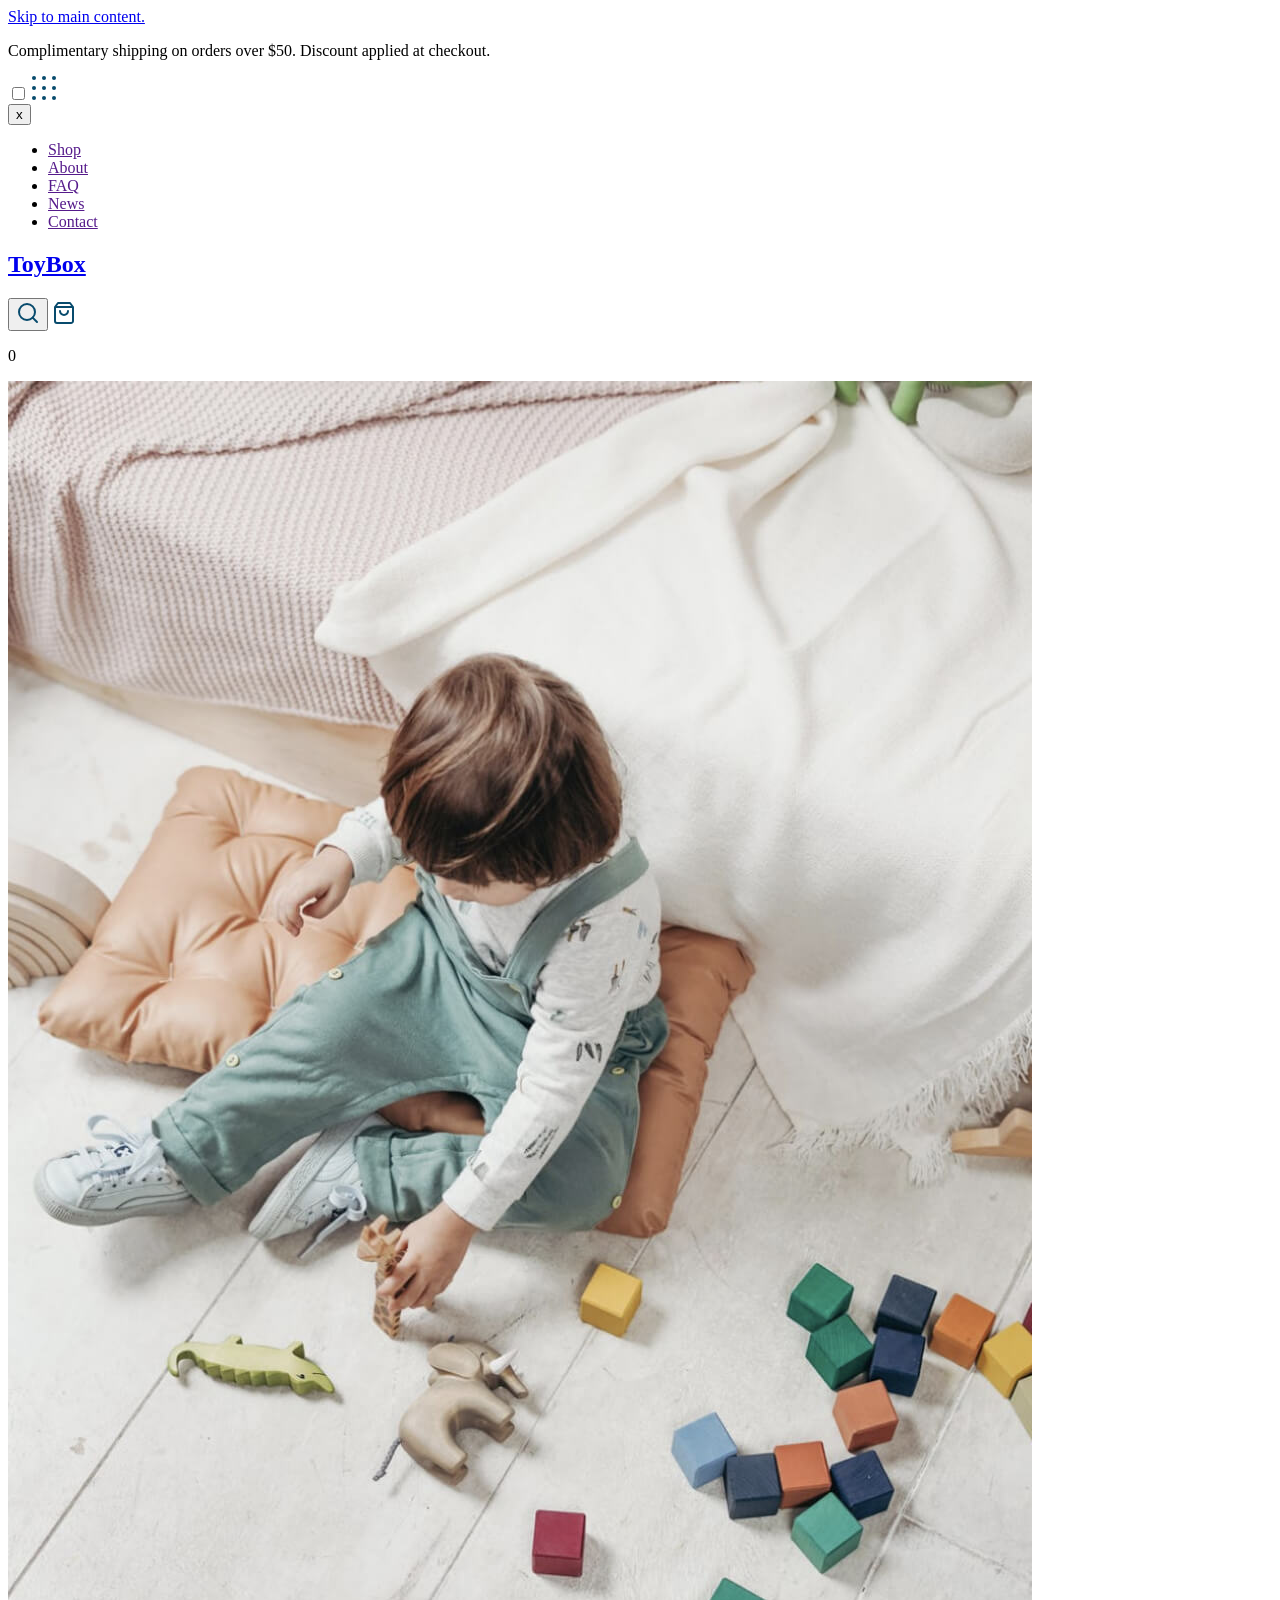
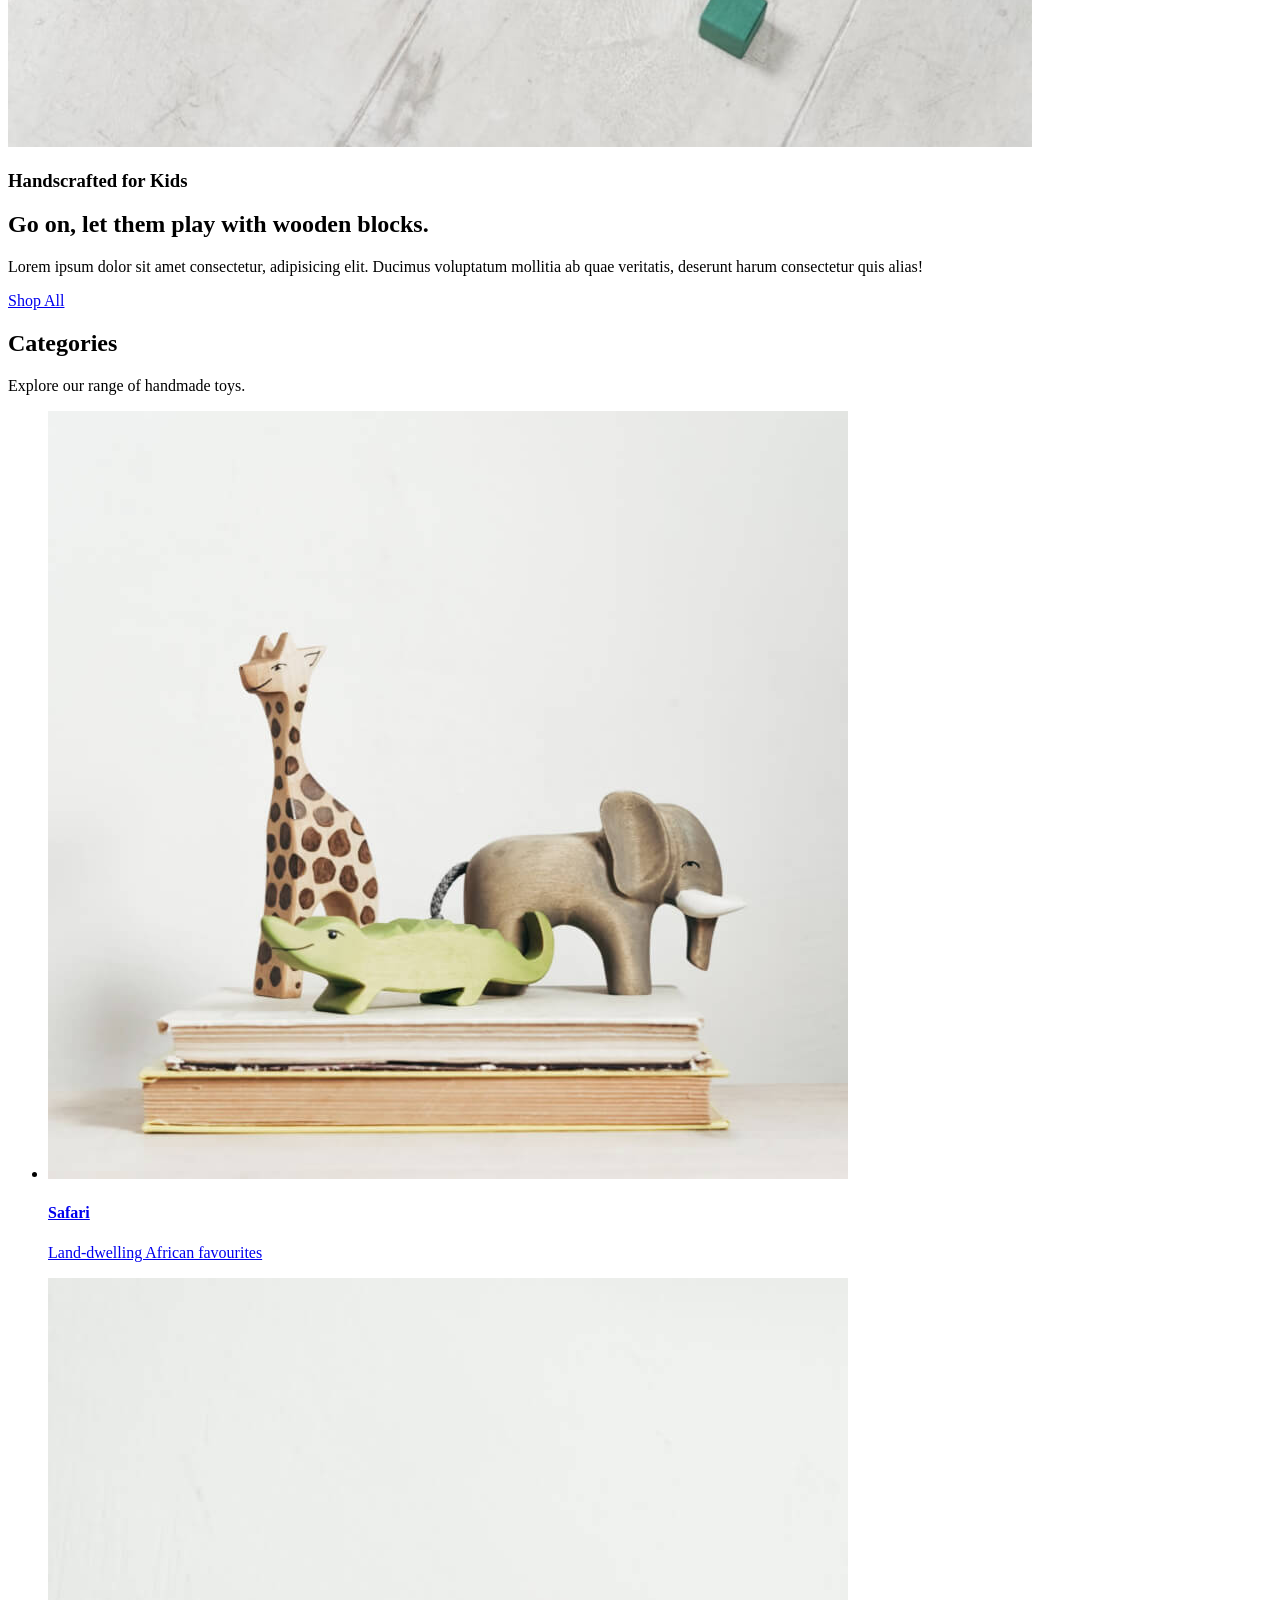
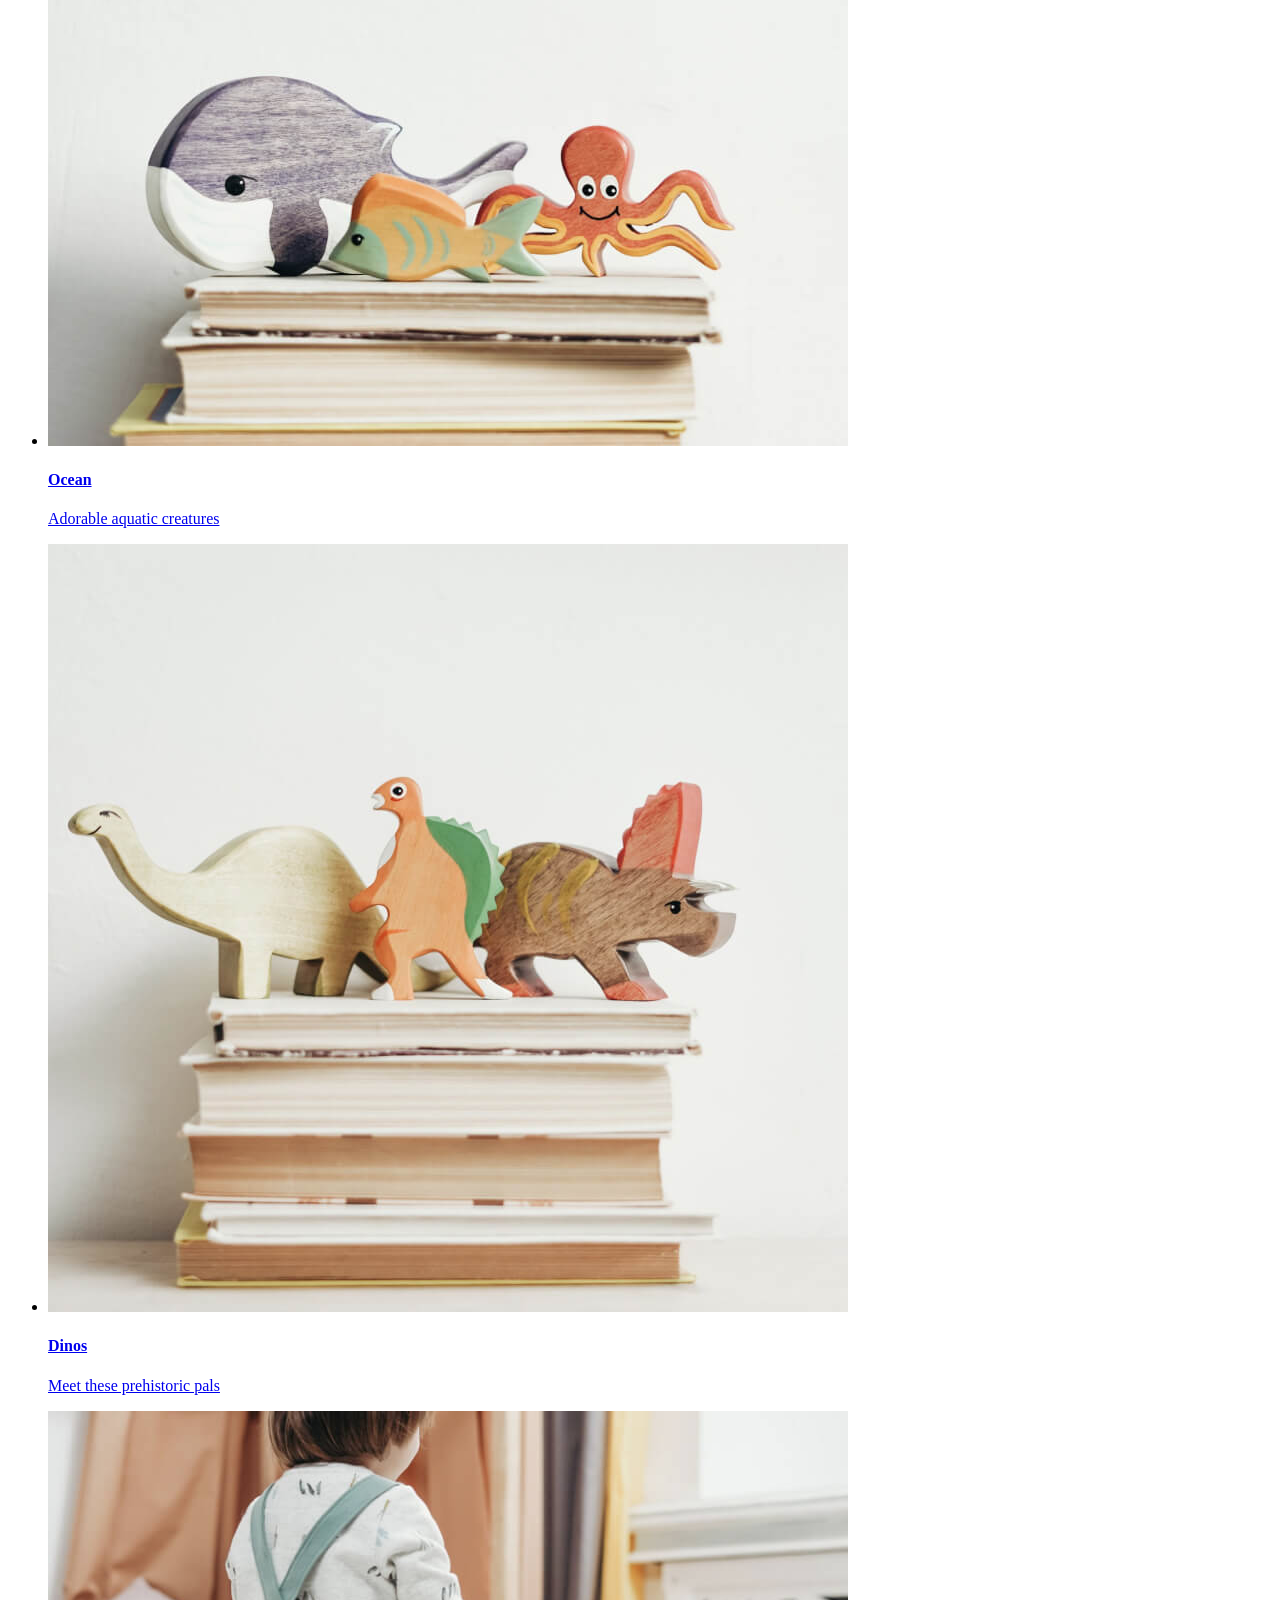
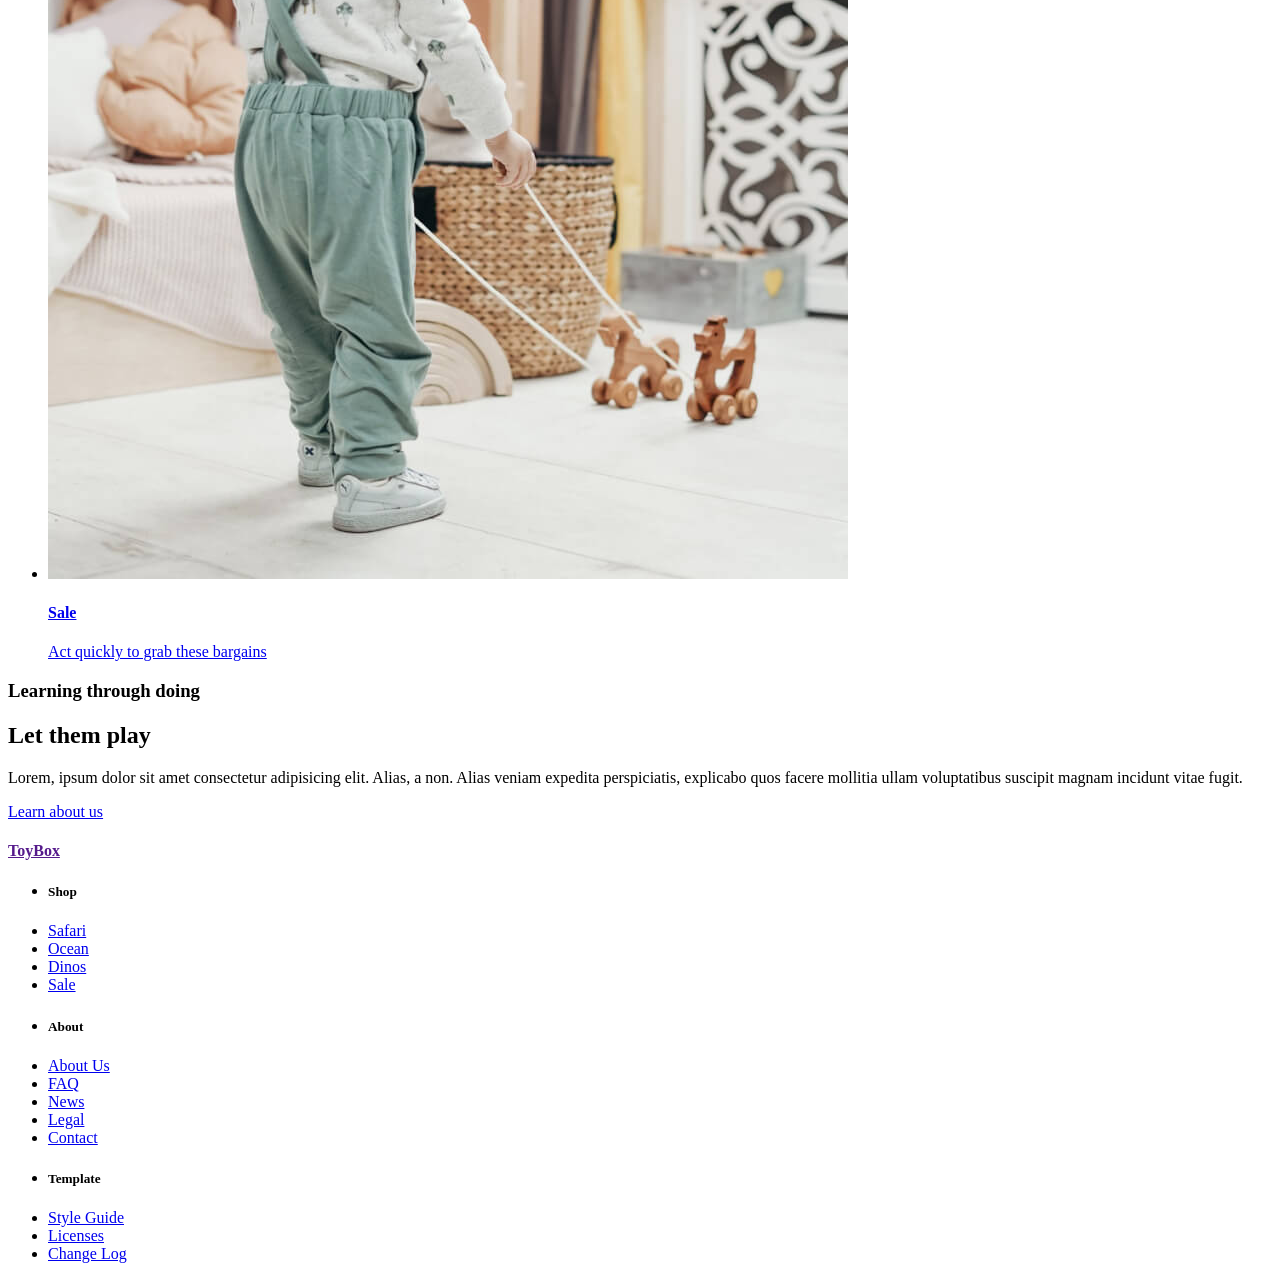
==== index.html @ 9336964d "finished footer navigation" ====
<!DOCTYPE html>
<html lang="en">
<head>
	<meta charset="UTF-8">
	<meta http-equiv="X-UA-Compatible" content="IE=edge">
	<meta name="viewport" content="width=device-width, initial-scale=1.0">
	<title>STARTER - Toybox Homepage</title>
</head>
<body>
    <!-- skip link -->
	<a href="#mainContent" class="skip-link">Skip to main content.</a>

	<!-- announcements bar -->
	<div class="announcements">
		<div class="wrapper">
			<p>Complimentary shipping on orders over $50. Discount applied at checkout.</p>
		</div>
	</div>

	<!-- navigation bar -->
	<nav class="navBar">
		<div class="wrapper">
			<!-- slide out menu -->
			<input type="checkbox" id="openSideMenu">
			<label for="openSideMenu">
				<img src="./assets/menu-button.svg" alt="menu button">
			</label>

			<!-- slide out nav content -->
			<div class="slideOutNav">
				<button>x</button>

				<!-- menu content -->
				<nav>
					<ul>
						<li><a href="">Shop</a></li>
						<li><a href="">About</a></li>
						<li><a href="">FAQ</a></li>
						<li><a href="">News</a></li>
						<li><a href="">Contact</a></li>
					</ul>
				</nav>
			</div>

			<!-- navBar, Logo -->
			<a href="#home" class="logo">
				<h1>ToyBox</h1>
			</a>

			<div class="searchCart">
			<!-- search, cart -->
				<button class="menuIcons">
					<img src="./assets/search.svg" alt="search icon">
				</button>
			
				<a href="#" class="bag">
				<img src="./assets/shop-bag.svg" alt="shop icon"></a>

				<div class="counter">
					<p>0</p>
				</div>
			</div>
		</div>
	</nav>

	<!-- header -->

	<header>
		<div class="wrapper">
			<div class="headerImgContainer">
				<img src="./assets/header-image.jpg" alt="a toddler playing with wooden blocks">
			</div>
			<div class="textContainer">
				<h3>Handscrafted for Kids</h3>
				<h2>Go on, let them play with wooden blocks.</h2>
				<p>Lorem ipsum dolor sit amet consectetur, adipisicing elit. Ducimus voluptatum mollitia ab quae veritatis, deserunt harum consectetur quis alias!</p>
				<a href="#shop" class="shopButton">Shop All</a>
			</div>
		</div>
	</header>

	<!-- main area -->
	<main id="mainContent"> <!-- skip link will push to this area now because of the id -->

		<!-- categories section -->
		<section class="categories" id="categories">
			<div class="wrapper">
				<h2>Categories</h2>
				<p>Explore our range of handmade toys.</p>

				<!-- product gallery -->
				<div class="categoryGallery">
					<ul>
						<li class="items itemOne">
							<a href="#">
								<img src="./assets/safari-trio.jpg" alt="a wooden giraffe, elephant, and crocodile together">
								<h4>Safari</h4>
								<p>Land-dwelling African favourites</p>
							</a>
						</li>
						<li class="items itemTwo">
							<a href="#">
								<img src="./assets/ocean-trio.jpg" alt="a wooden octopus, whale and fish together">
								<h4>Ocean</h4>
								<p>Adorable aquatic creatures</p>
							</a>
						</li>
						<li class="items itemThree">
							<a href="#">
								<img src="./assets/dino-trio.jpg" alt="a wooden dinosaur trio all together">
								<h4>Dinos</h4>
								<p>Meet these prehistoric pals</p>
							</a>
						</li>
						<li class="items itemFour">
							<a href="#">
								<img src="./assets/sale.jpg" alt="a toddler playing with some wooden toys">
								<h4>Sale</h4>
								<p>Act quickly to grab these bargains</p>
							</a>
						</li>
					</ul>
				</div>
			</div>
		</section>

		<!-- let them play section -->
		<section class="play" id="play">
			<div class="wrapper">
				<div class="playContent">
					<h3>Learning through doing</h3>
					<h2>Let them play</h2>
					<p>Lorem, ipsum dolor sit amet consectetur adipisicing elit. Alias, a non. Alias veniam expedita perspiciatis, explicabo quos facere mollitia ullam voluptatibus suscipit magnam incidunt vitae fugit.</p>
					<a href="#" class="aboutButton">Learn about us</a>
				</div>
			</div>
		</section>

		<!-- footer -->
		<footer id="footer" class="footer">
			<div class="wrapper">
				<div class="footerFlexContainer">
					<!-- logo -->
					<a href="" class="logo">
						<h4>ToyBox</h4>
					</a>
					
					<!-- footer nav container -->
					<div class="footerNav">
						<nav>
							<ul class="footerShop">
								<li>
									<h5>Shop</h5>
								</li>
								<li>
									<a href="#">Safari</a>
								</li>
								<li>
									<a href="#">Ocean</a>
								</li>
								<li>
									<a href="#">Dinos</a>
								</li>
								<li>
									<a href="#">Sale</a>
								</li>
							</ul>
							<!-- end of footer shop list -->

							<ul class="footerAbout">
								<li>
									<h5>About</h5>
								</li>
								<li>
									<a href="#">About Us</a>
								</li>
								<li>
									<a href="#">FAQ</a>
								</li>
								<li>
									<a href="#">News</a>
								</li>
								<li>
									<a href="#">Legal</a>
								</li>
								<li>
									<a href="#">Contact</a>
								</li>
							</ul> 
							<!-- end of footer about list -->

							<ul class="footerTemp">
								<li>
									<h5>Template</h5>
								</li>
								<li>
									<a href="#">Style Guide</a>
								</li>
								<li>
									<a href="#">Licenses</a>
								</li>
								<li>
									<a href="#">Change Log</a>
								</li>
							</ul>
							<!-- end of footer template list -->

						</nav>

					</div> <!-- end footerNav -->
					
				</div> <!-- end footer flex container -->

				
				<!-- social and copyright container -->

			</div>
		</footer>
	</main>


</body>
</html>
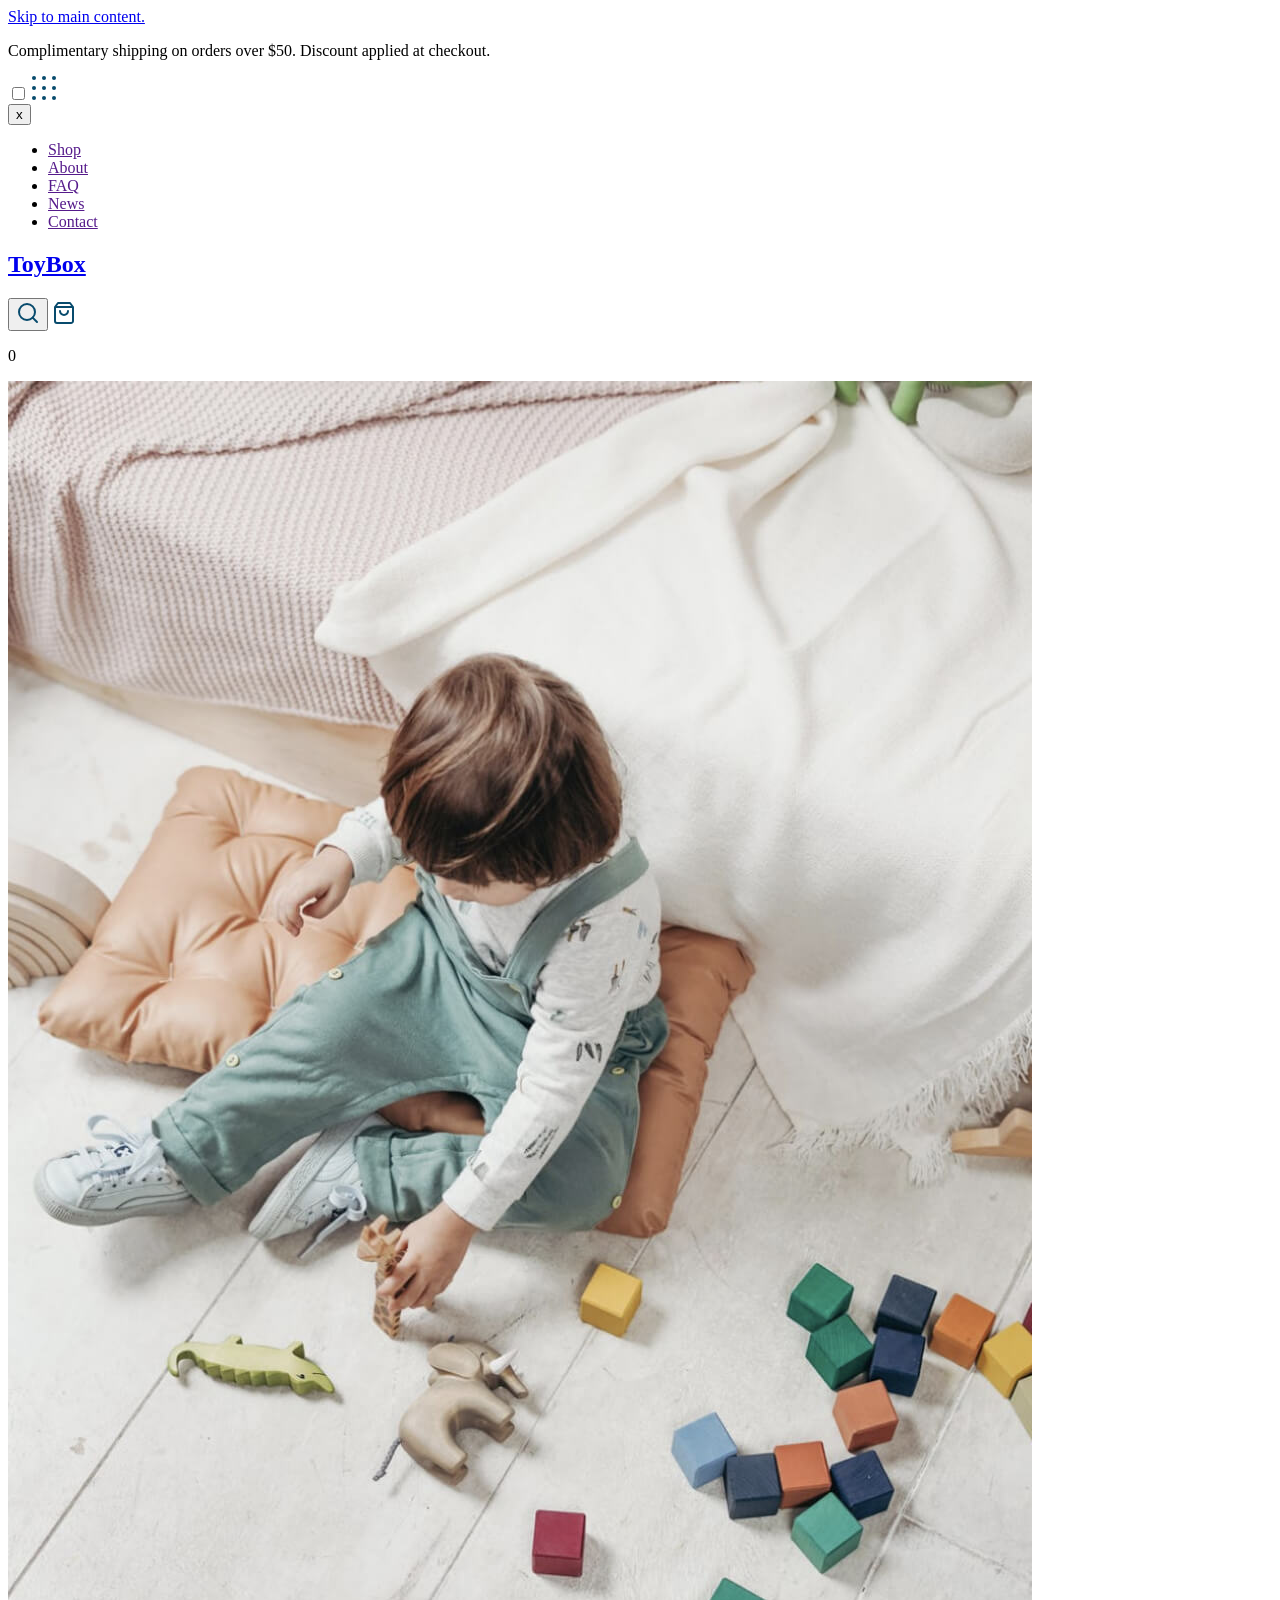
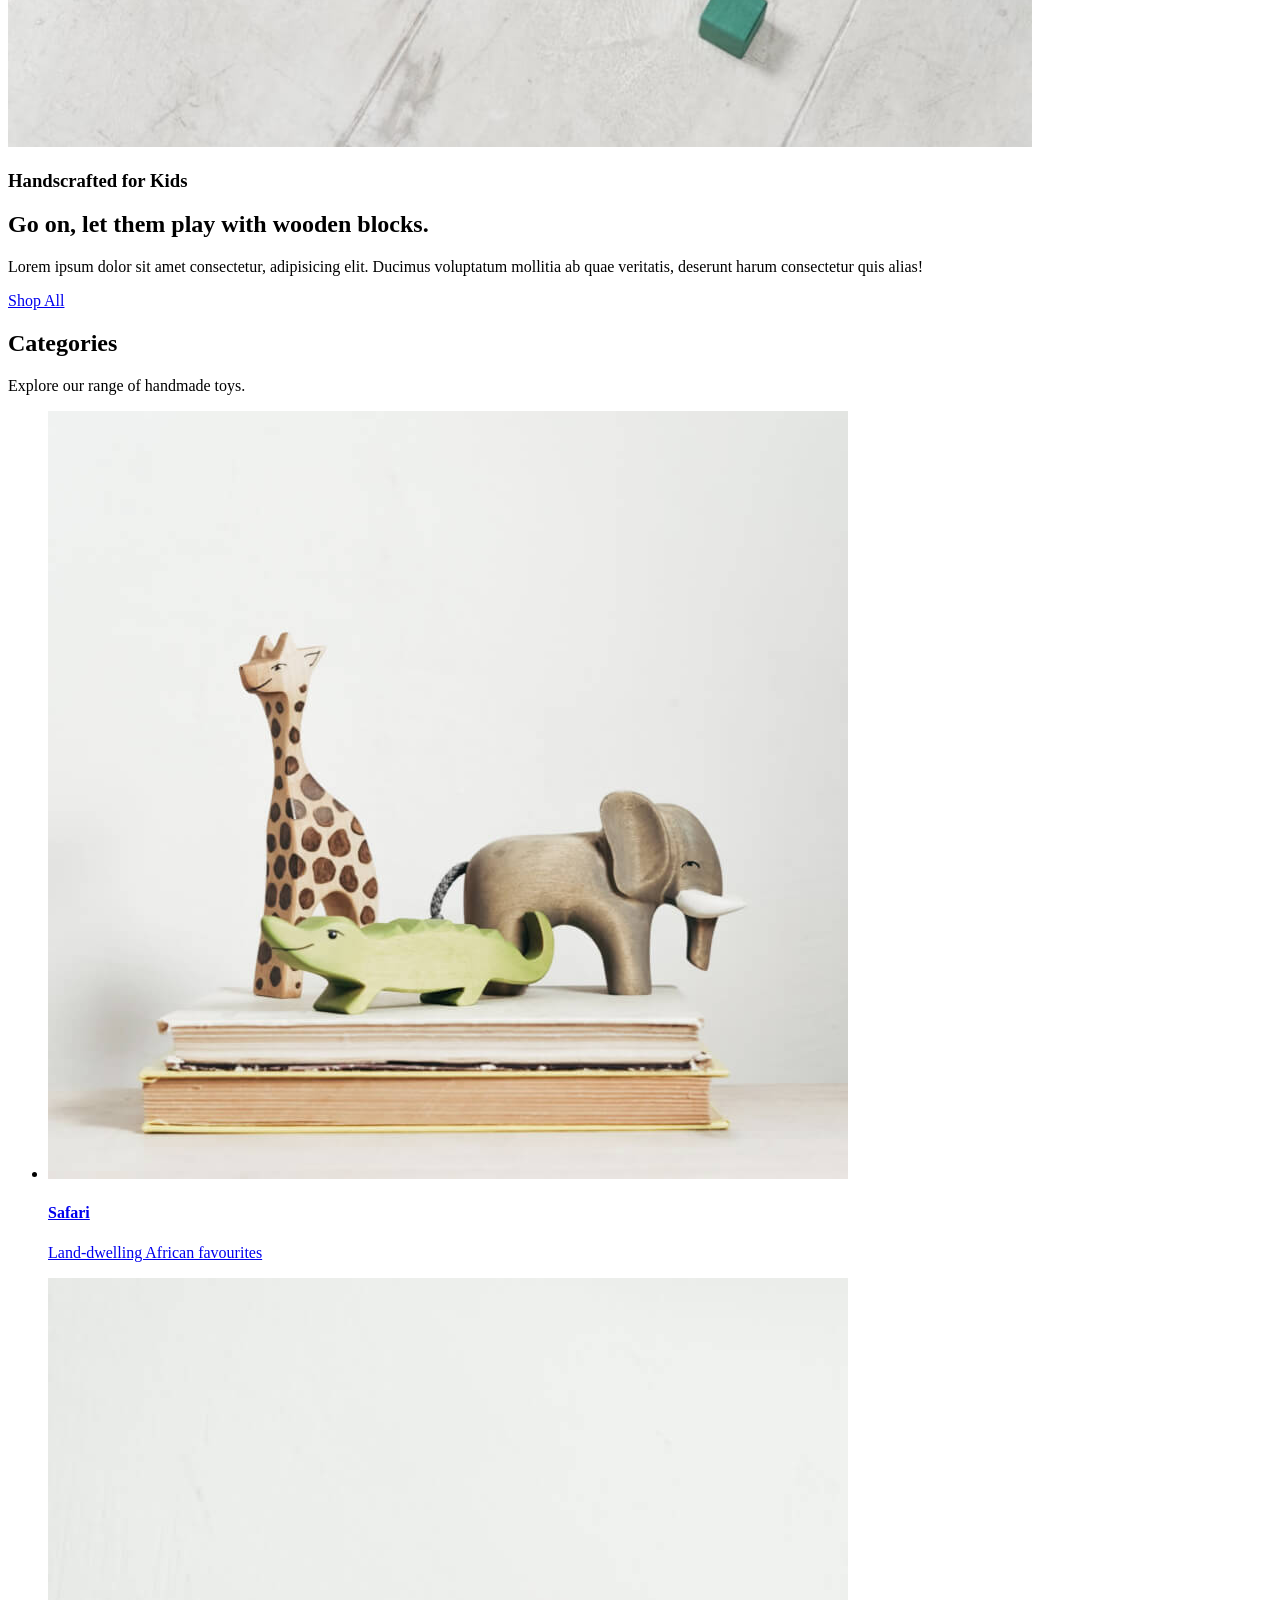
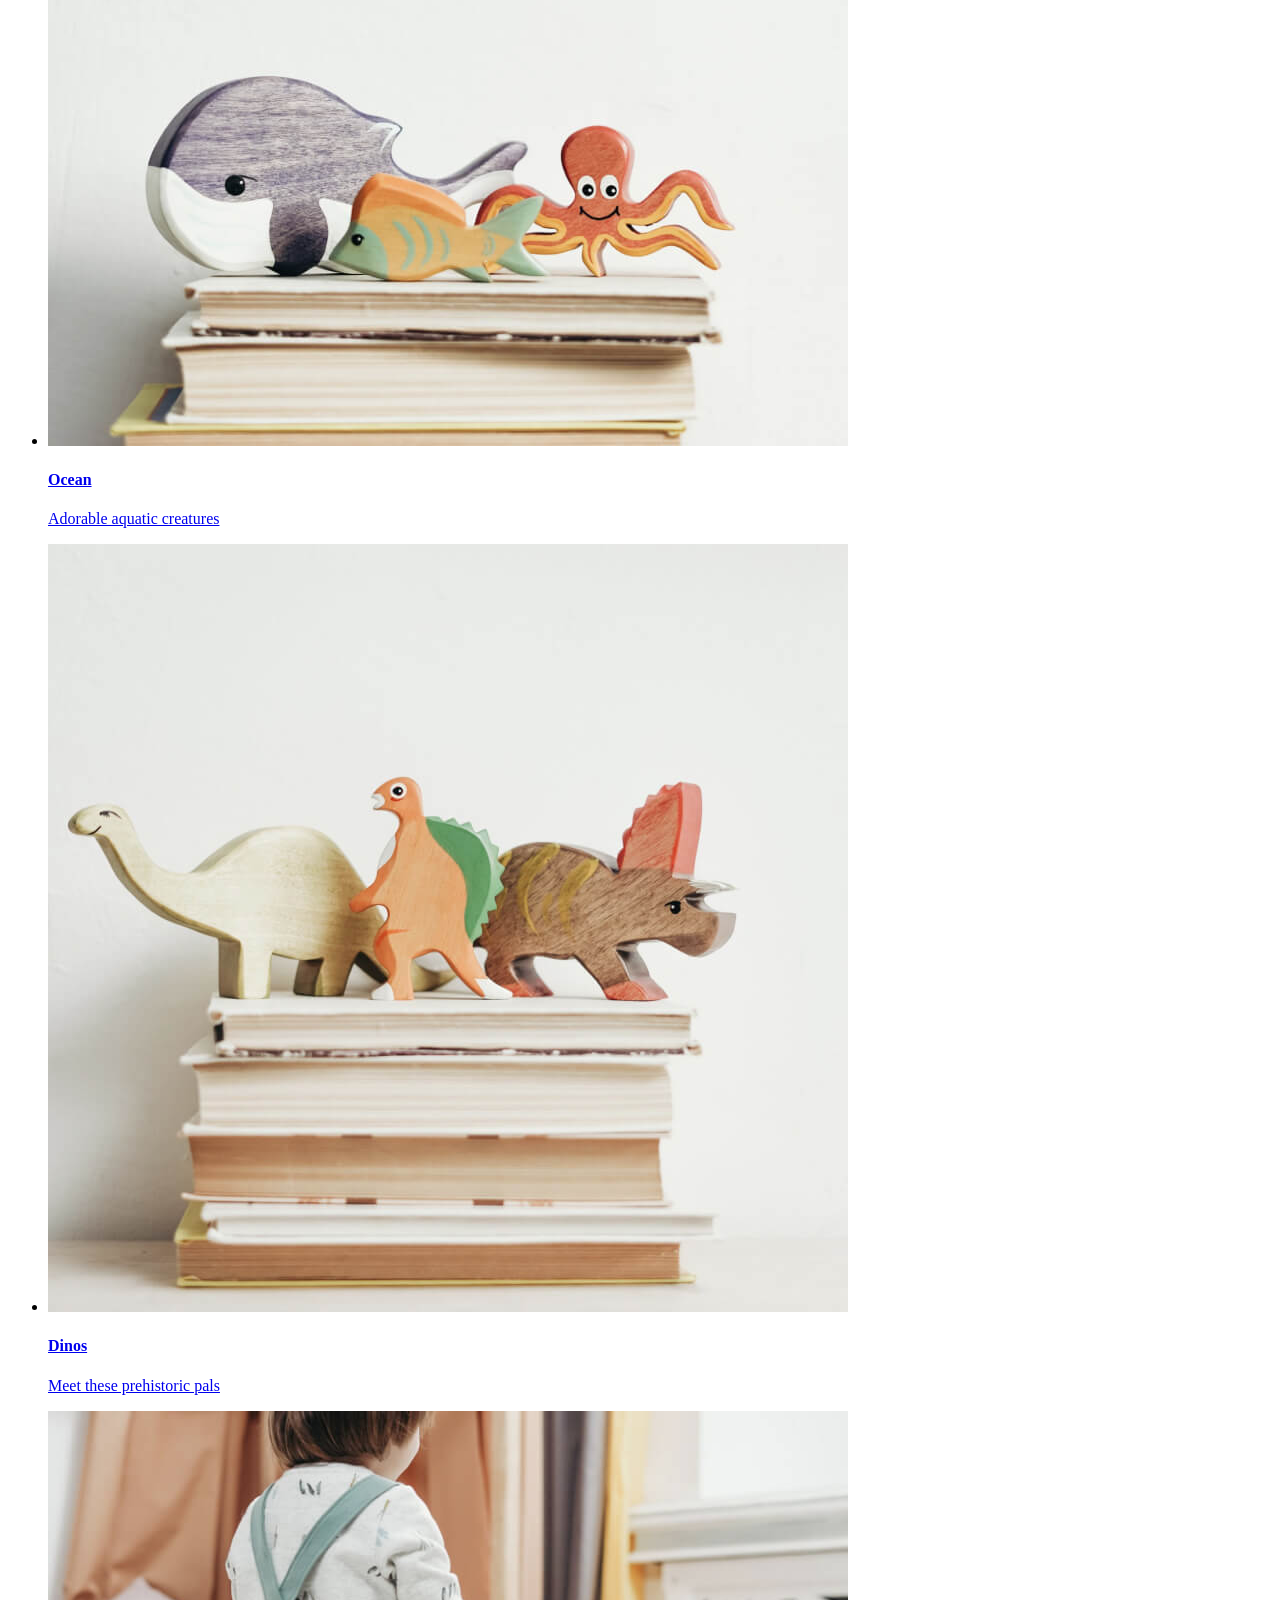
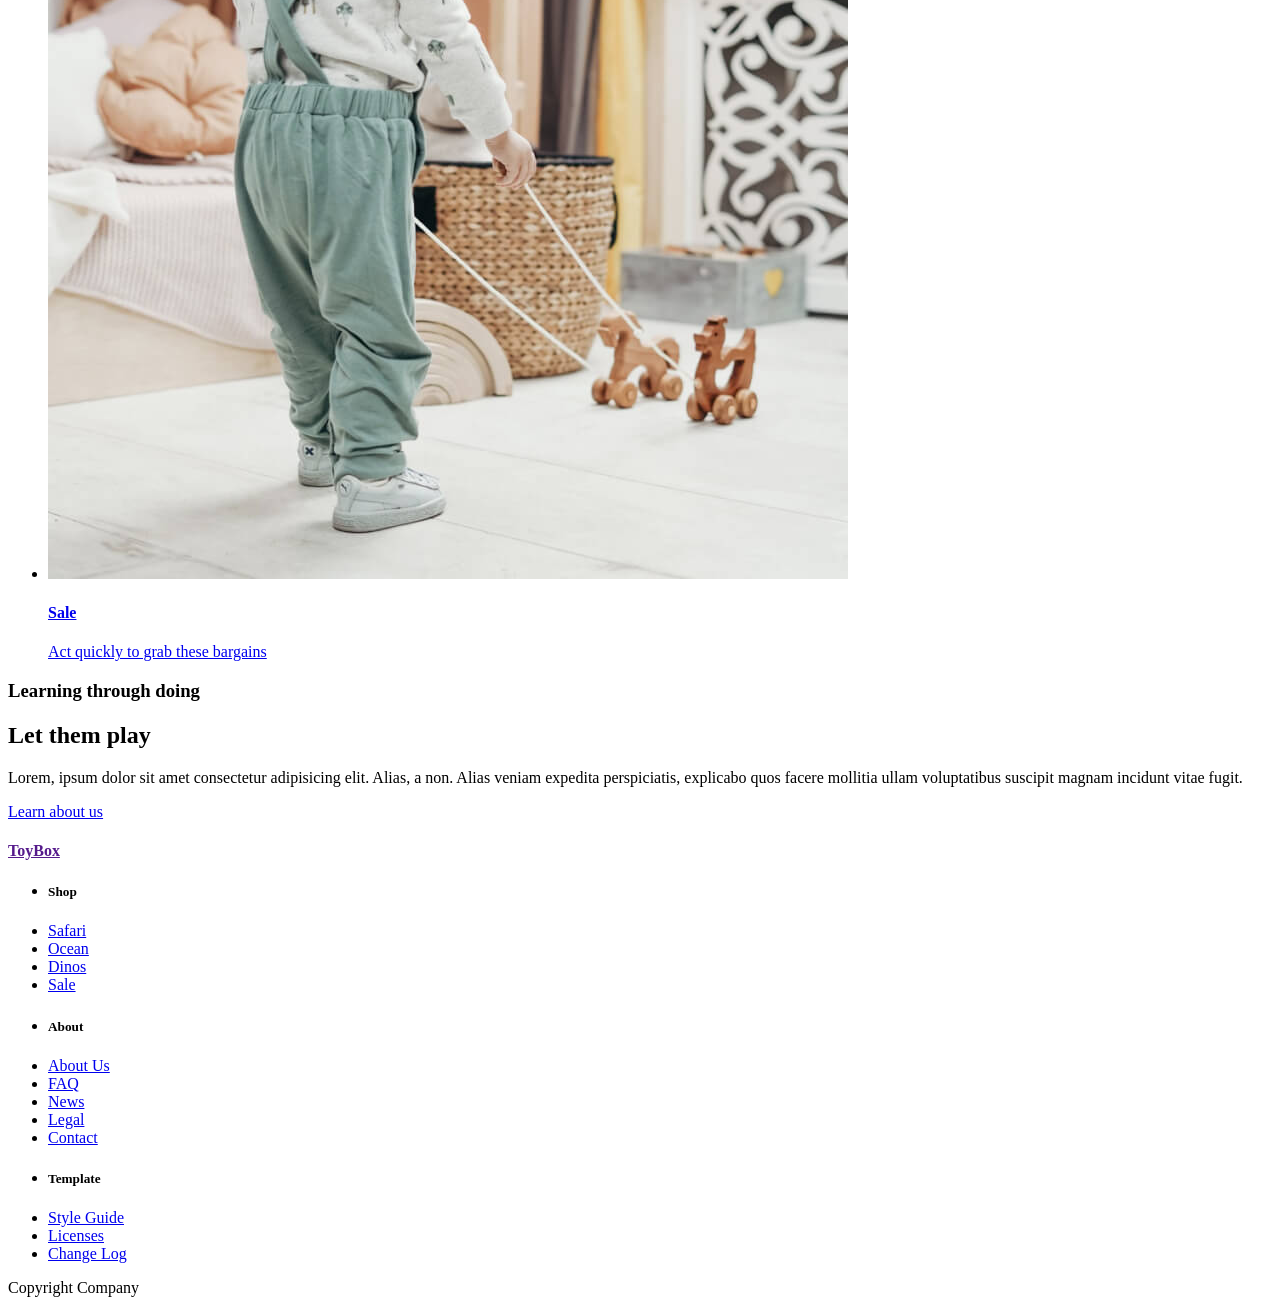
==== commit e31d39db: "added social and copyright footer" ====
--- a/index.html
+++ b/index.html
@@ -164,8 +164,7 @@
 								<li>
 									<a href="#">Sale</a>
 								</li>
-							</ul>
-							<!-- end of footer shop list -->
+							</ul> <!-- end of footer shop list -->
 
 							<ul class="footerAbout">
 								<li>
@@ -186,8 +185,7 @@
 								<li>
 									<a href="#">Contact</a>
 								</li>
-							</ul> 
-							<!-- end of footer about list -->
+							</ul> <!-- end of footer about list -->
 
 							<ul class="footerTemp">
 								<li>
@@ -202,19 +200,39 @@
 								<li>
 									<a href="#">Change Log</a>
 								</li>
-							</ul>
-							<!-- end of footer template list -->
-
+							</ul> <!-- end of footer template list -->
 						</nav>
-
 					</div> <!-- end footerNav -->
 					
 				</div> <!-- end footer flex container -->
 
-				
-				<!-- social and copyright container -->
-
-			</div>
+
+				<!-- social icons and copyright container -->
+				<div class="social"> <!-- social icon container -->
+					<a href="#">
+						<i class="twitter" aria-hidden="true"></i>
+						<span class="sr-only"></span> <!-- aria and span for accessibility / screen readers! -->
+					</a>
+					<a href="#">
+						<i class="pinterest" aria-hidden="true"></i>
+						<span class="sr-only"></span>
+					</a>
+					<a href="#">
+						<i class="insta" aria-hidden="true"></i>
+						<span class="sr-only"></span>
+					</a>	
+					<a href="#">
+						<i class="facebook" aria-hidden="true"></i>
+						<span class="sr-only"></span>
+					</a>
+				</div> <!-- end of social container -->
+
+				<!-- copyright container -->
+				<div class="copyright"> 
+					<p>Copyright Company</p>
+				</div>
+
+			</div> <!-- end of wrapper -->
 		</footer>
 	</main>
 
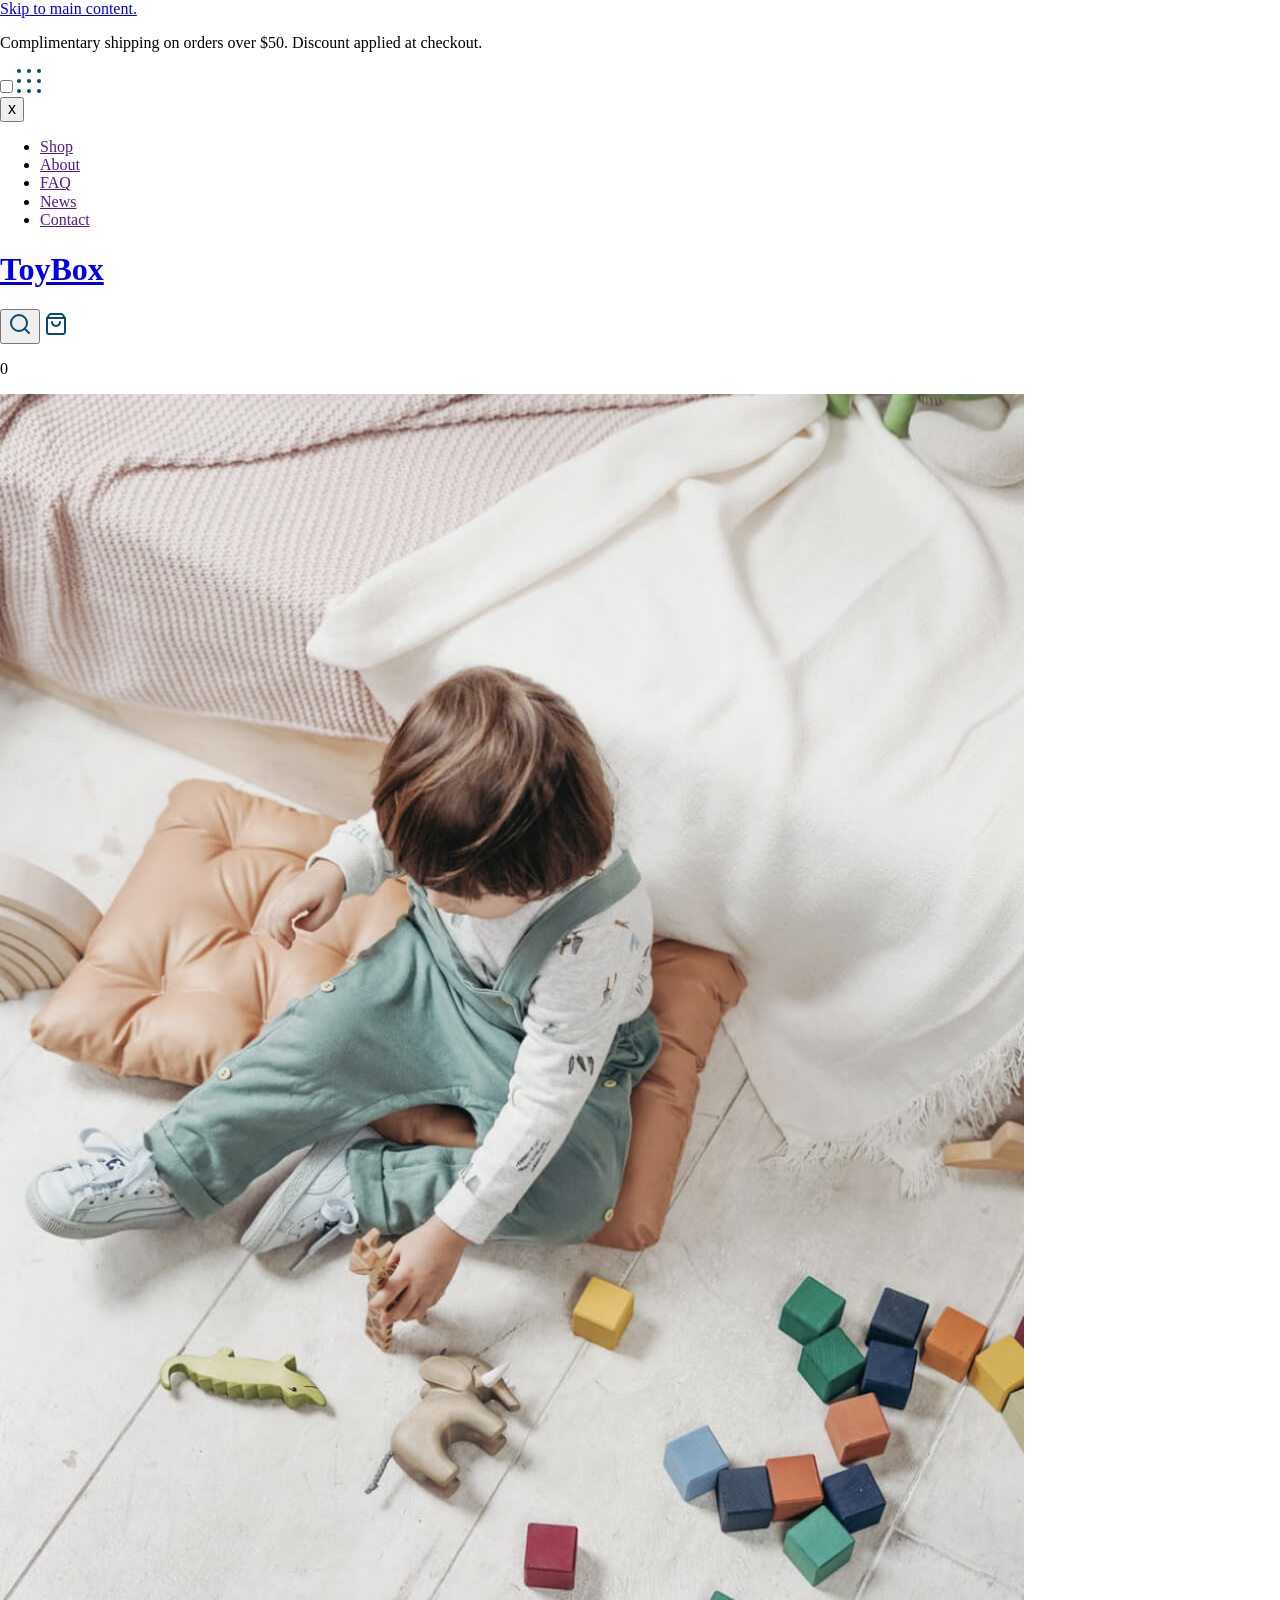
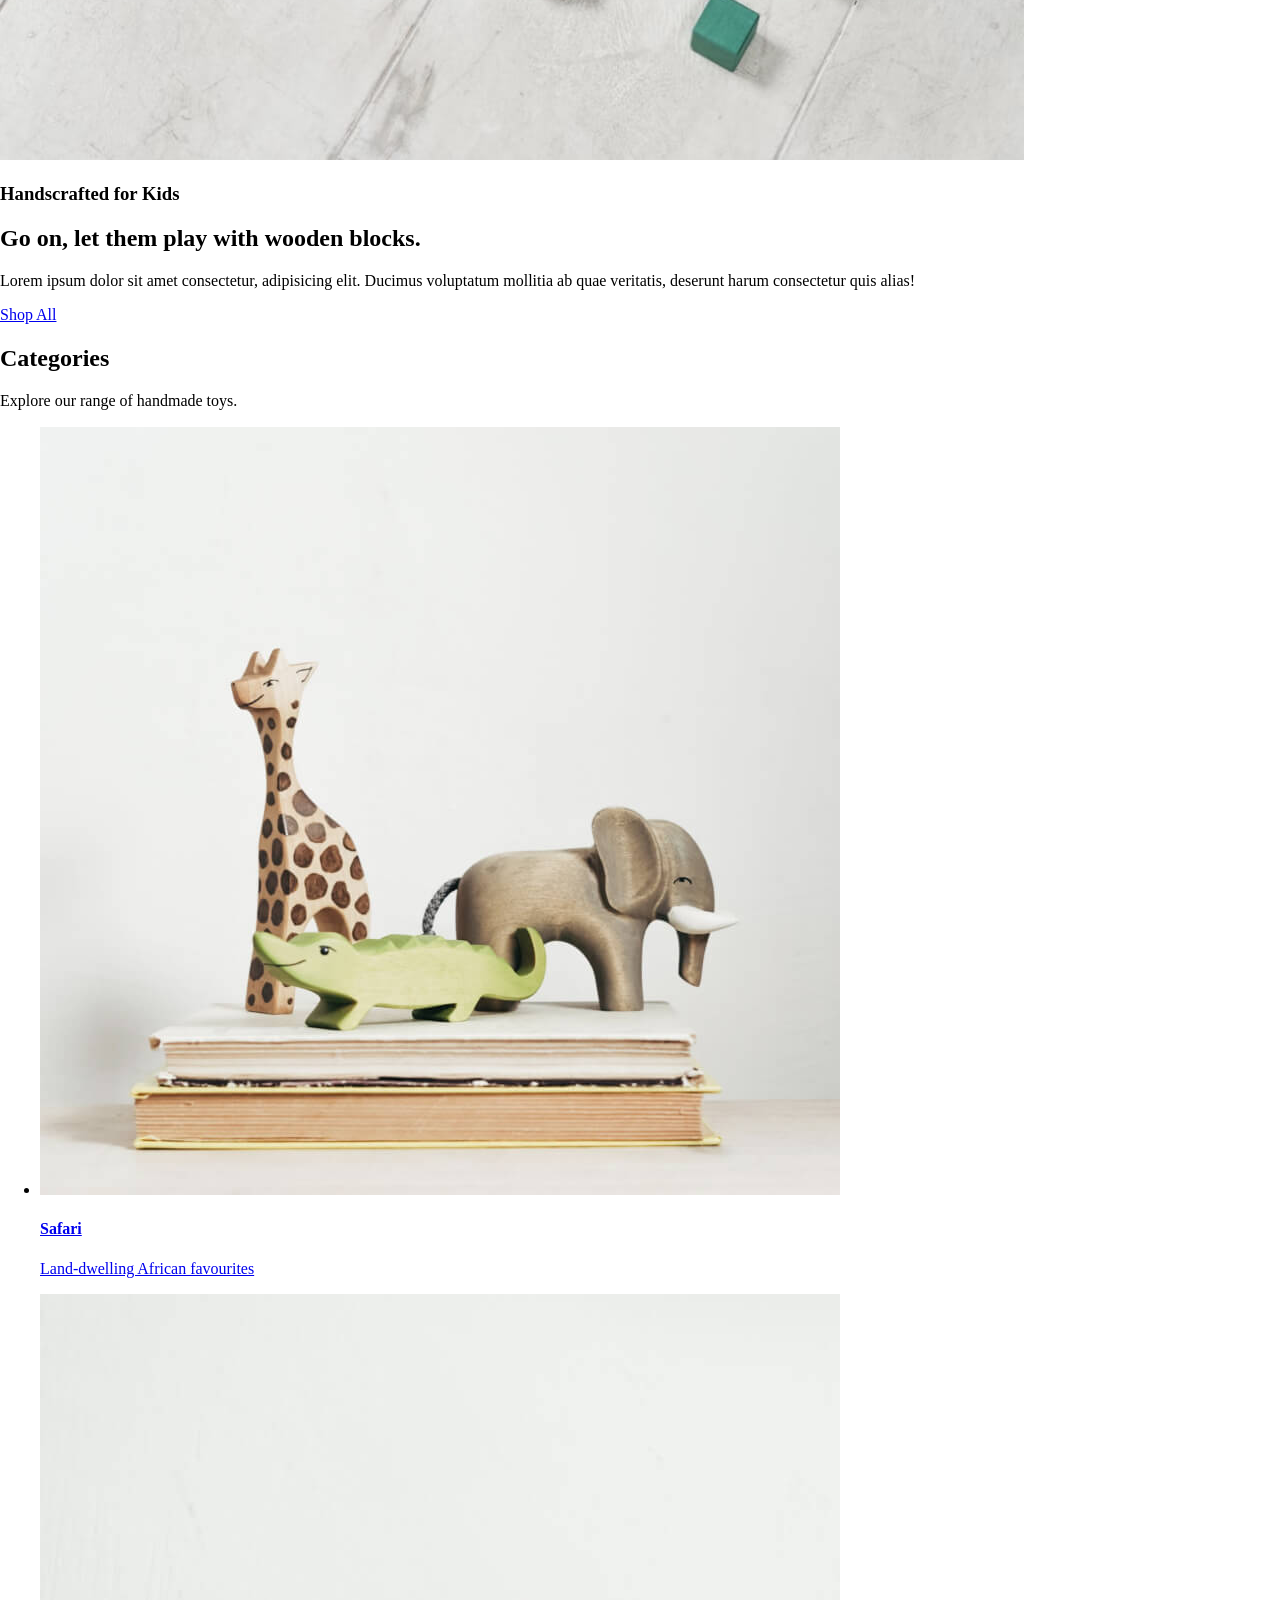
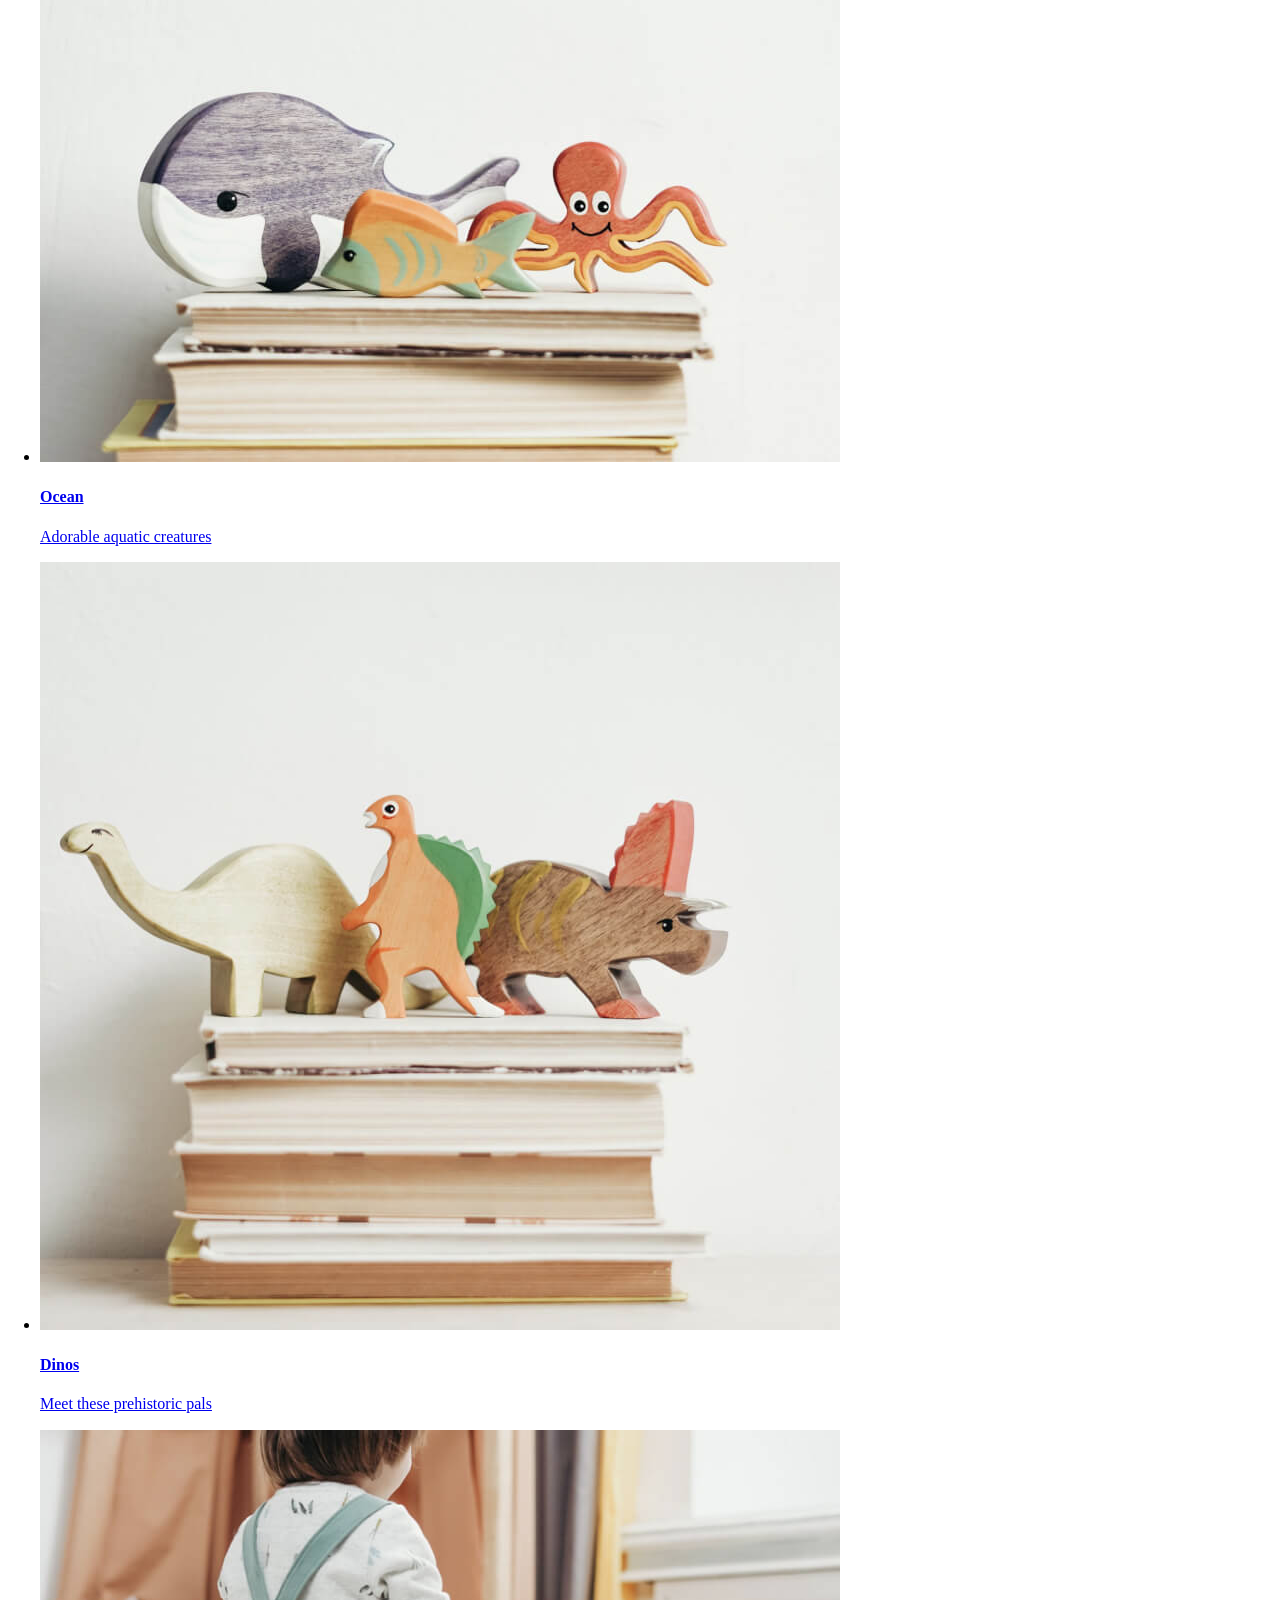
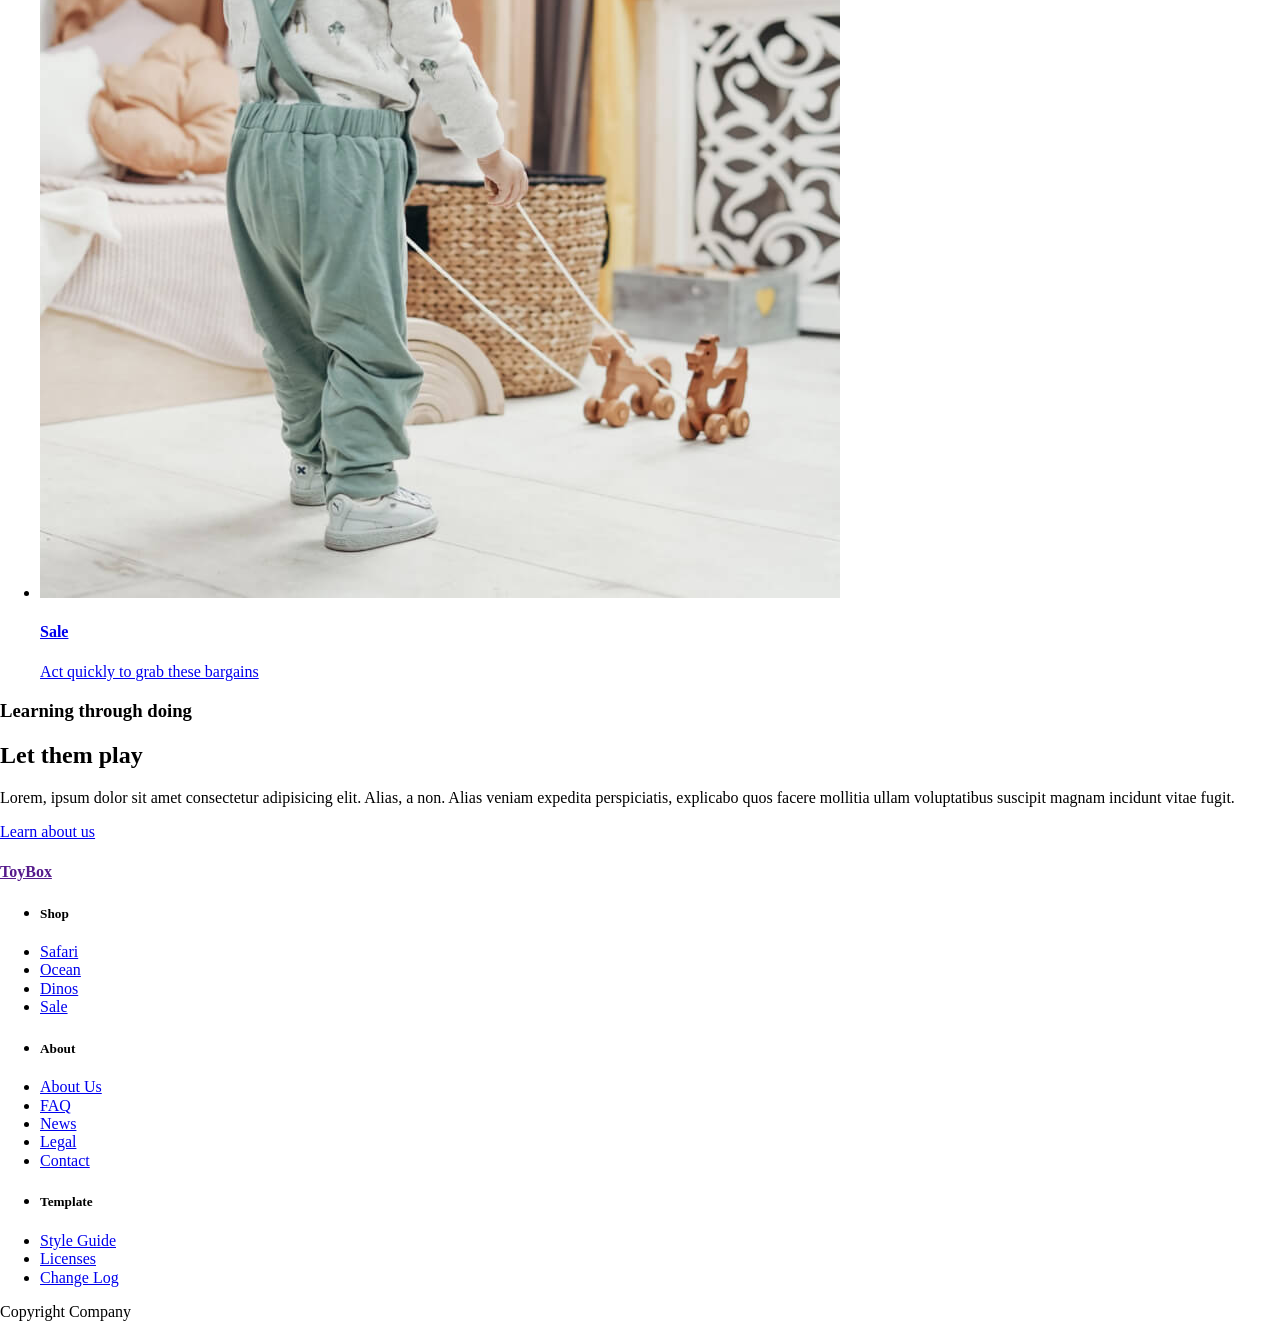
==== commit 0537a538: "added variables and setup" ====
--- a/index.html
+++ b/index.html
@@ -4,6 +4,7 @@
 	<meta charset="UTF-8">
 	<meta http-equiv="X-UA-Compatible" content="IE=edge">
 	<meta name="viewport" content="width=device-width, initial-scale=1.0">
+	<link rel="stylesheet" href="./styles/styles.css">
 	<title>STARTER - Toybox Homepage</title>
 </head>
 <body>
--- a/styles/styles.css
+++ b/styles/styles.css
@@ -0,0 +1,227 @@
+html {
+  line-height: 1.15;
+  -ms-text-size-adjust: 100%;
+  -webkit-text-size-adjust: 100%;
+}
+
+body {
+  margin: 0;
+}
+
+article, aside, footer, header, nav, section {
+  display: block;
+}
+
+h1 {
+  font-size: 2em;
+  margin: 0.67em 0;
+}
+
+figcaption, figure, main {
+  display: block;
+}
+
+figure {
+  margin: 1em 40px;
+}
+
+hr {
+  -webkit-box-sizing: content-box;
+          box-sizing: content-box;
+  height: 0;
+  overflow: visible;
+}
+
+pre {
+  font-family: monospace, monospace;
+  font-size: 1em;
+}
+
+a {
+  background-color: transparent;
+  -webkit-text-decoration-skip: objects;
+}
+
+abbr[title] {
+  border-bottom: none;
+  text-decoration: underline;
+  -webkit-text-decoration: underline dotted;
+          text-decoration: underline dotted;
+}
+
+b, strong {
+  font-weight: inherit;
+}
+
+b, strong {
+  font-weight: bolder;
+}
+
+code, kbd, samp {
+  font-family: monospace, monospace;
+  font-size: 1em;
+}
+
+dfn {
+  font-style: italic;
+}
+
+mark {
+  background-color: #ff0;
+  color: #000;
+}
+
+small {
+  font-size: 80%;
+}
+
+sub, sup {
+  font-size: 75%;
+  line-height: 0;
+  position: relative;
+  vertical-align: baseline;
+}
+
+sub {
+  bottom: -0.25em;
+}
+
+sup {
+  top: -0.5em;
+}
+
+audio, video {
+  display: inline-block;
+}
+
+audio:not([controls]) {
+  display: none;
+  height: 0;
+}
+
+img {
+  border-style: none;
+}
+
+svg:not(:root) {
+  overflow: hidden;
+}
+
+button, input, optgroup, select, textarea {
+  font-family: sans-serif;
+  font-size: 100%;
+  line-height: 1.15;
+  margin: 0;
+}
+
+button, input {
+  overflow: visible;
+}
+
+button, select {
+  text-transform: none;
+}
+
+button, html [type=button], [type=reset], [type=submit] {
+  -webkit-appearance: button;
+}
+
+button::-moz-focus-inner, [type=button]::-moz-focus-inner, [type=reset]::-moz-focus-inner, [type=submit]::-moz-focus-inner {
+  border-style: none;
+  padding: 0;
+}
+
+button:-moz-focusring, [type=button]:-moz-focusring, [type=reset]:-moz-focusring, [type=submit]:-moz-focusring {
+  outline: 1px dotted ButtonText;
+}
+
+fieldset {
+  padding: 0.35em 0.75em 0.625em;
+}
+
+legend {
+  -webkit-box-sizing: border-box;
+          box-sizing: border-box;
+  color: inherit;
+  display: table;
+  max-width: 100%;
+  padding: 0;
+  white-space: normal;
+}
+
+progress {
+  display: inline-block;
+  vertical-align: baseline;
+}
+
+textarea {
+  overflow: auto;
+}
+
+[type=checkbox], [type=radio] {
+  -webkit-box-sizing: border-box;
+          box-sizing: border-box;
+  padding: 0;
+}
+
+[type=number]::-webkit-inner-spin-button, [type=number]::-webkit-outer-spin-button {
+  height: auto;
+}
+
+[type=search] {
+  -webkit-appearance: textfield;
+  outline-offset: -2px;
+}
+
+[type=search]::-webkit-search-cancel-button, [type=search]::-webkit-search-decoration {
+  -webkit-appearance: none;
+}
+
+::-webkit-file-upload-button {
+  -webkit-appearance: button;
+  font: inherit;
+}
+
+details, menu {
+  display: block;
+}
+
+summary {
+  display: list-item;
+}
+
+canvas {
+  display: inline-block;
+}
+
+template {
+  display: none;
+}
+
+[hidden] {
+  display: none;
+}
+
+html {
+  -webkit-box-sizing: border-box;
+          box-sizing: border-box;
+}
+
+*, *:before, *:after {
+  -webkit-box-sizing: inherit;
+          box-sizing: inherit;
+}
+
+.sr-only {
+  position: absolute;
+  width: 1px;
+  height: 1px;
+  margin: -1px;
+  border: 0;
+  padding: 0;
+  white-space: nowrap;
+  -webkit-clip-path: inset(100%);
+          clip-path: inset(100%);
+  clip: rect(0 0 0 0);
+  overflow: hidden;
+}
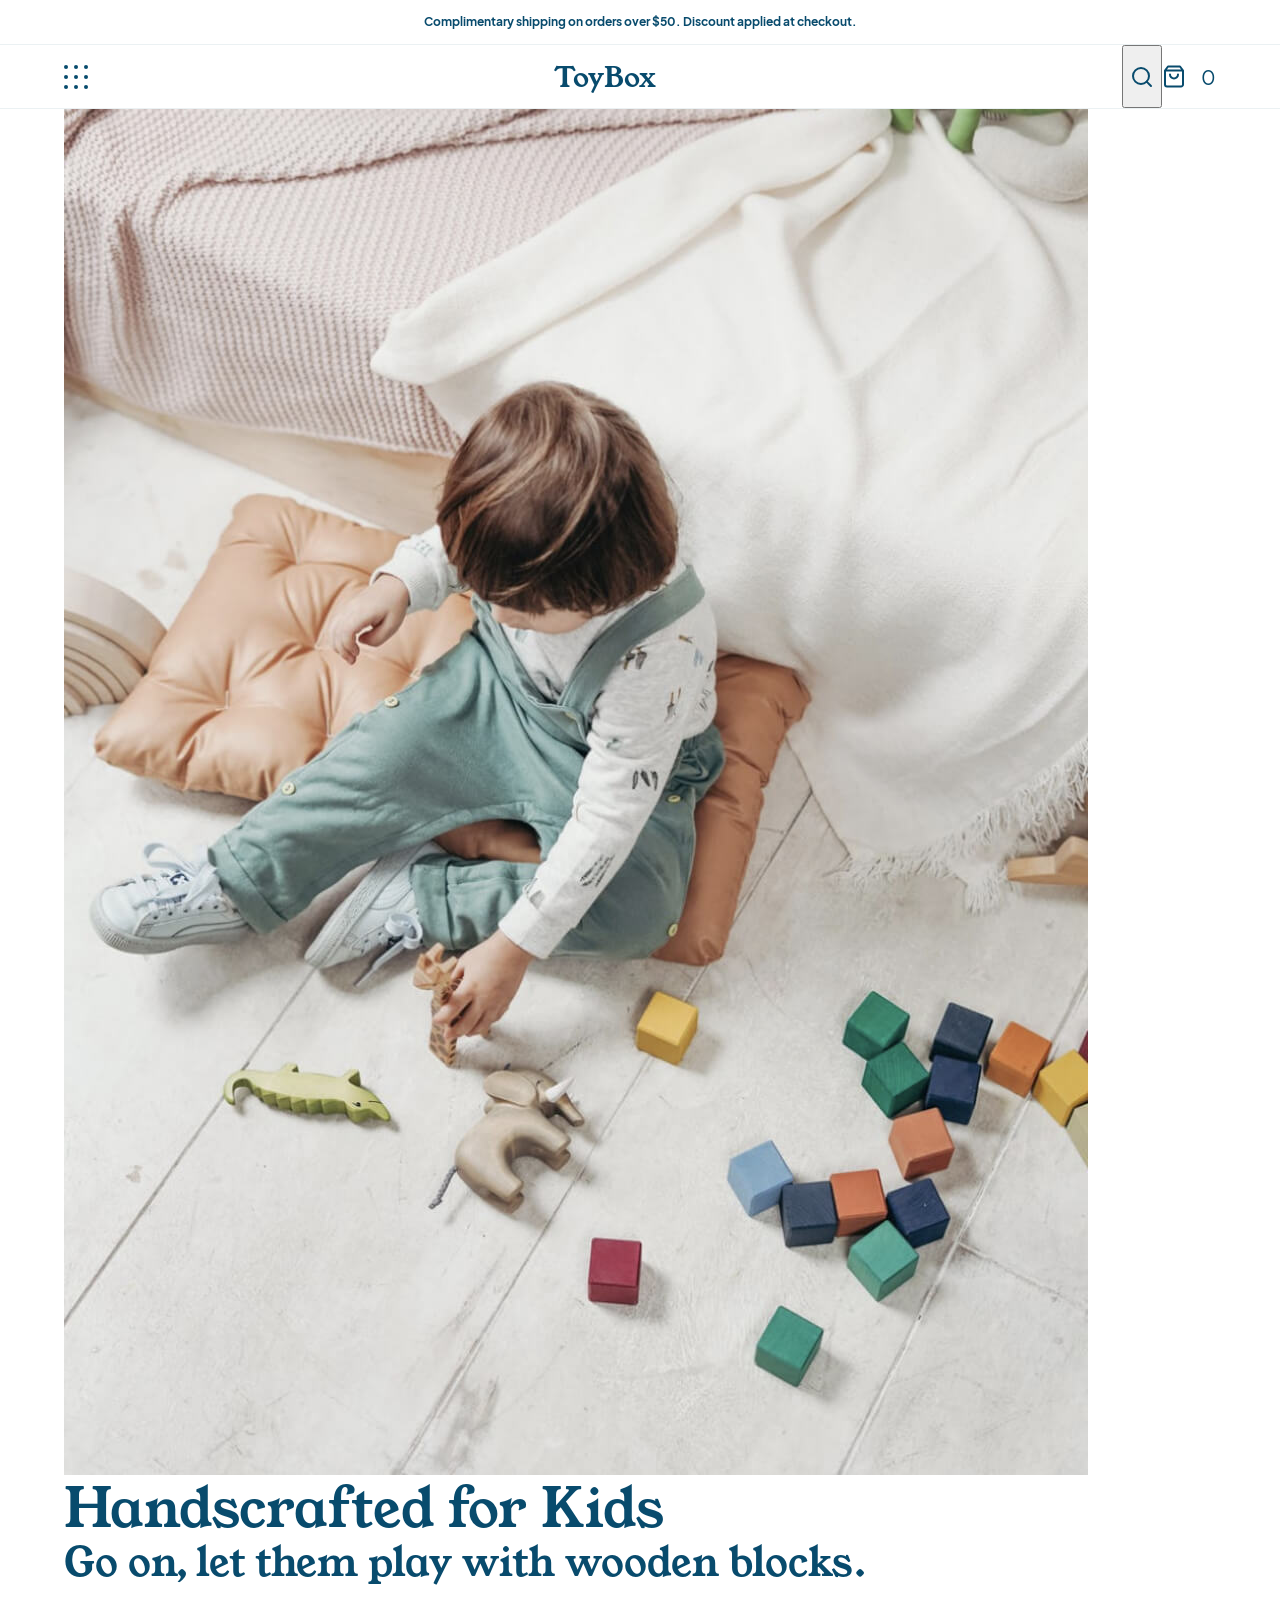
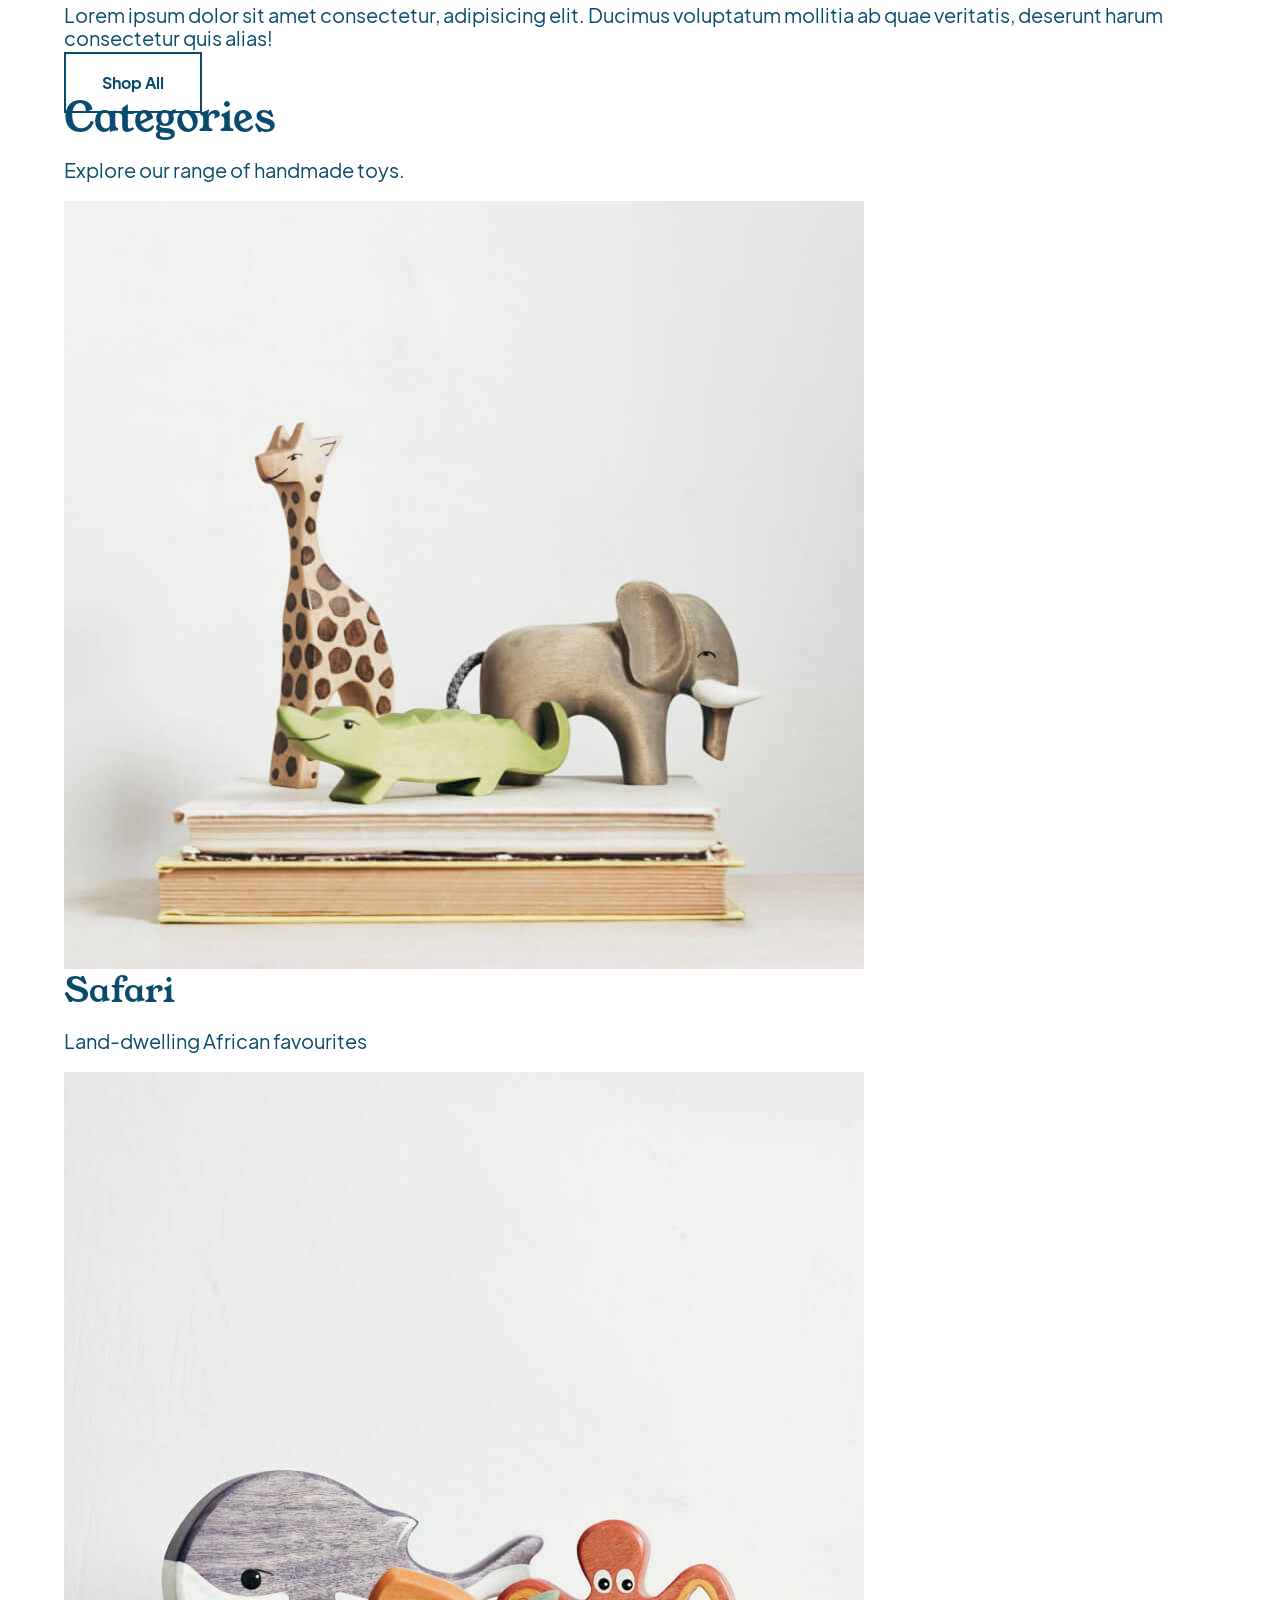
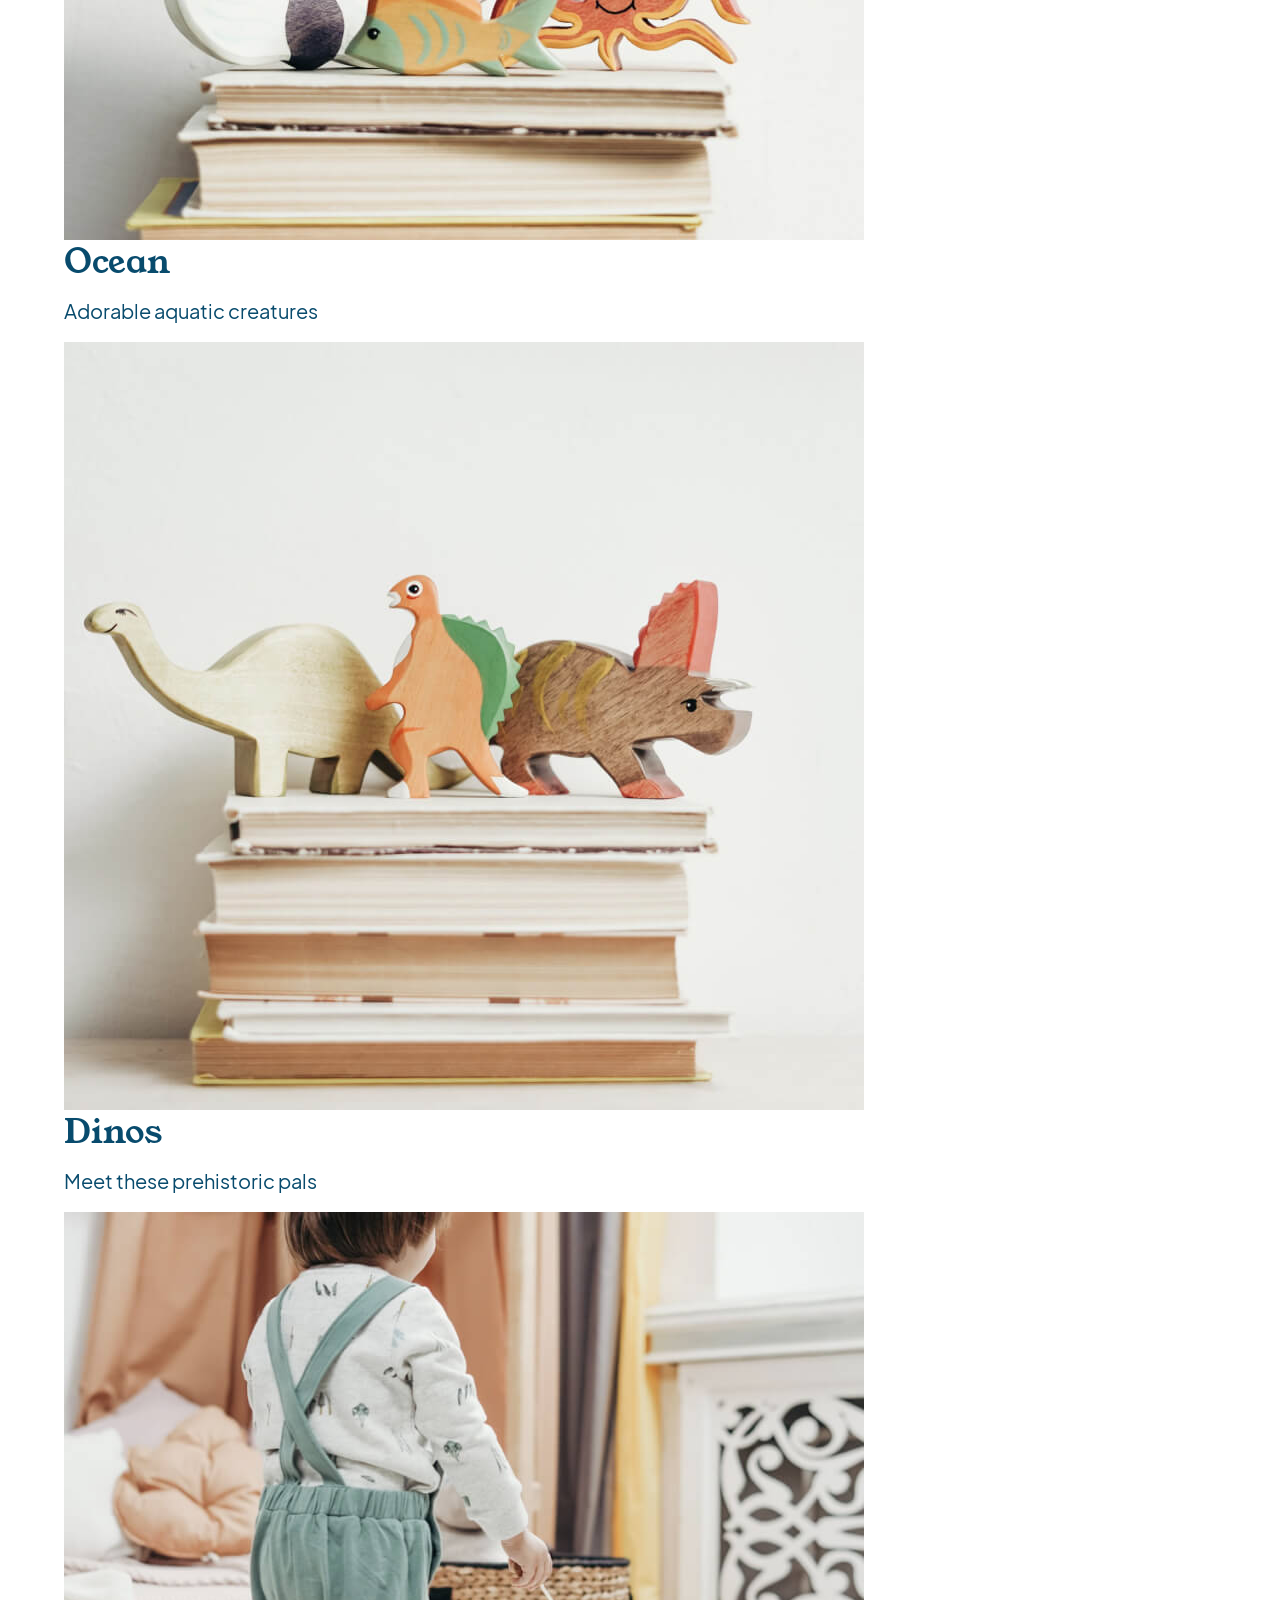
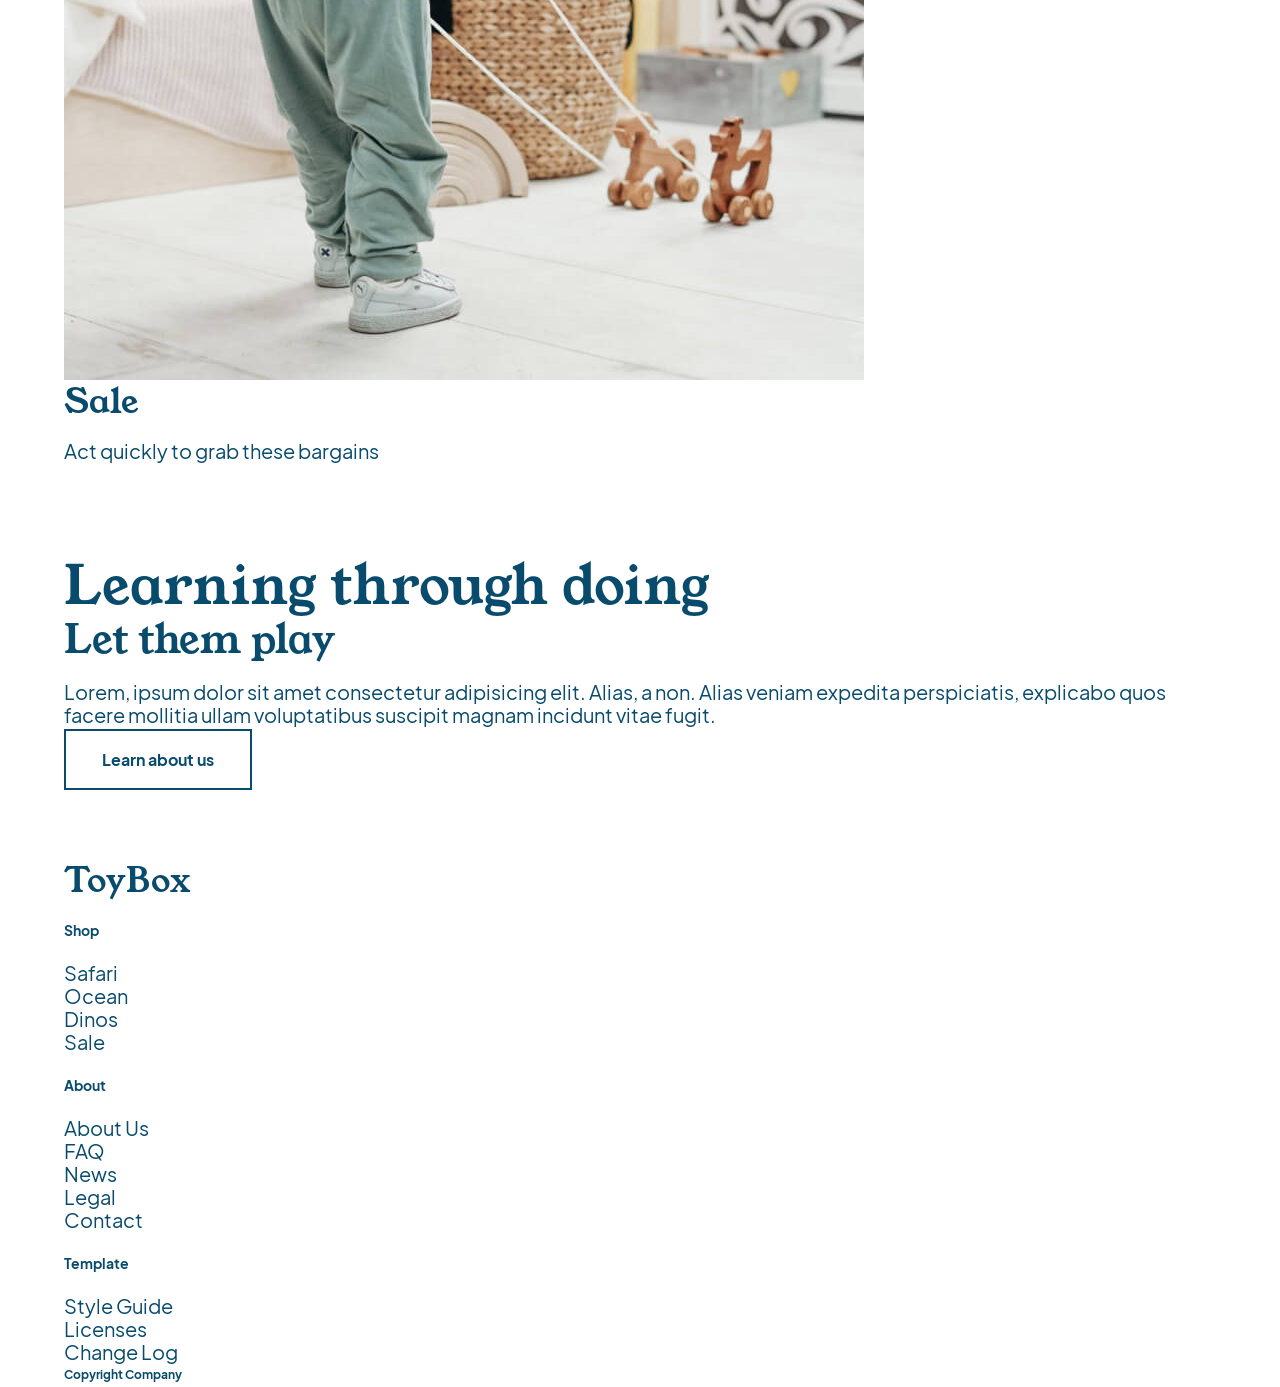
==== commit 86484647: "added nav scss" ====
--- a/index.html
+++ b/index.html
@@ -14,7 +14,7 @@
 	<!-- announcements bar -->
 	<div class="announcements">
 		<div class="wrapper">
-			<p>Complimentary shipping on orders over $50. Discount applied at checkout.</p>
+			<p class="smallCopy">Complimentary shipping on orders over $50. Discount applied at checkout.</p>
 		</div>
 	</div>
 
@@ -75,7 +75,7 @@
 				<h3>Handscrafted for Kids</h3>
 				<h2>Go on, let them play with wooden blocks.</h2>
 				<p>Lorem ipsum dolor sit amet consectetur, adipisicing elit. Ducimus voluptatum mollitia ab quae veritatis, deserunt harum consectetur quis alias!</p>
-				<a href="#shop" class="shopButton">Shop All</a>
+				<a href="#shop" class="shopButton button">Shop All</a>
 			</div>
 		</div>
 	</header>
@@ -132,7 +132,7 @@
 					<h3>Learning through doing</h3>
 					<h2>Let them play</h2>
 					<p>Lorem, ipsum dolor sit amet consectetur adipisicing elit. Alias, a non. Alias veniam expedita perspiciatis, explicabo quos facere mollitia ullam voluptatibus suscipit magnam incidunt vitae fugit.</p>
-					<a href="#" class="aboutButton">Learn about us</a>
+					<a href="#" class="aboutButton button">Learn about us</a>
 				</div>
 			</div>
 		</section>
@@ -230,7 +230,7 @@
 
 				<!-- copyright container -->
 				<div class="copyright"> 
-					<p>Copyright Company</p>
+					<p class="smallCopy">Copyright Company</p>
 				</div>
 
 			</div> <!-- end of wrapper -->
--- a/styles/styles.css
+++ b/styles/styles.css
@@ -224,4 +224,168 @@
           clip-path: inset(100%);
   clip: rect(0 0 0 0);
   overflow: hidden;
+}
+
+@font-face {
+  font-family: "Jakarta Sans";
+  src: url("../fonts/PlusJakarta_Sans-2.5/webfonts/PlusJakartaSans-Regular.woff"), url("../fonts/PlusJakarta_Sans-2.5/static/PlusJakartaSans-Regular.ttf"), url("../fonts/PlusJakarta_Sans-2.5/webfonts/PlusJakartaSans-Regular.woff2");
+  font-weight: normal;
+}
+/* importing Jakarta Sans font in bold */
+@font-face {
+  font-family: "Jakarta Sans";
+  src: url("../fonts/PlusJakarta_Sans-2.5/webfonts/PlusJakartaSans-Bold.woff"), url("../fonts/PlusJakarta_Sans-2.5/webfonts/PlusJakartaSans-Bold.woff2"), url("../fonts/PlusJakarta_Sans-2.5/static/PlusJakartaSans-Bold.ttf");
+  font-weight: bold;
+}
+@font-face {
+  font-family: "Young Serif";
+  src: url("../fonts/youngserif/YoungSerif-Regular.otf");
+}
+html {
+  font-size: 125%;
+}
+
+body {
+  font-family: "Jakarta Sans";
+  font-weight: normal;
+  color: #084b6d;
+}
+
+h1, h2, h3, h4, blockquote {
+  font-family: "Young Serif";
+  font-weight: normal;
+  color: #084b6d;
+  margin: 0;
+}
+
+h1 {
+  font-size: 1.4rem;
+}
+
+h2 {
+  font-size: 2rem;
+}
+
+h3 {
+  font-size: 2.7rem;
+}
+
+h4 {
+  font-size: 1.7rem;
+}
+
+h5 {
+  font-size: 0.7rem;
+}
+
+ul, li, a, input {
+  margin: 0;
+  padding: 0;
+}
+
+ul {
+  list-style: none;
+}
+
+a {
+  text-decoration: none;
+  color: inherit;
+}
+
+.smallCopy {
+  font-size: 0.6rem;
+  font-weight: bold;
+  margin: 0;
+  line-height: 1.2rem;
+}
+
+img {
+  max-width: 100%;
+  display: block;
+}
+
+.wrapper {
+  max-width: 1260px;
+  width: 90%;
+  margin: 0 auto;
+}
+
+section {
+  margin-bottom: 90px;
+}
+
+.button {
+  padding: 18px 36px;
+  border: 2px solid #084b6d;
+  font-size: 0.8rem;
+  font-weight: bold;
+  text-align: center;
+  -webkit-transition: 0.3s;
+  transition: 0.3s;
+}
+
+.shopButton, .aboutButton {
+  color: #084b6d;
+  background-color: transparent;
+}
+.shopButton:hover, .shopButton:focus, .aboutButton:hover, .aboutButton:focus {
+  background-color: #084b6d;
+  color: #fff;
+}
+
+.skip-link {
+  position: absolute;
+  left: -1000px;
+  top: 5px;
+  background-color: #fff;
+  color: black;
+  z-index: 10;
+}
+.skip-link:focus {
+  left: 0;
+}
+
+.announcements {
+  text-align: center;
+  padding: 10px 0;
+}
+
+.navBar {
+  position: sticky;
+  top: 0;
+  border-top: 1px solid rgba(8, 75, 109, 0.08);
+  border-bottom: 1px solid rgba(8, 75, 109, 0.08);
+}
+.navBar .wrapper {
+  display: -webkit-box;
+  display: -ms-flexbox;
+  display: flex;
+  -webkit-box-pack: justify;
+      -ms-flex-pack: justify;
+          justify-content: space-between;
+  -webkit-box-align: center;
+      -ms-flex-align: center;
+          align-items: center;
+}
+.navBar input[type=checkbox] {
+  opacity: 0;
+  position: absolute;
+}
+
+.searchCart {
+  display: -webkit-box;
+  display: -ms-flexbox;
+  display: flex;
+}
+.searchCart .menuIcon, .searchCart .bag {
+  margin-right: 15px;
+}
+.searchCart .bag {
+  display: -webkit-box;
+  display: -ms-flexbox;
+  display: flex;
+}
+
+.slideOutNav {
+  display: none;
 }
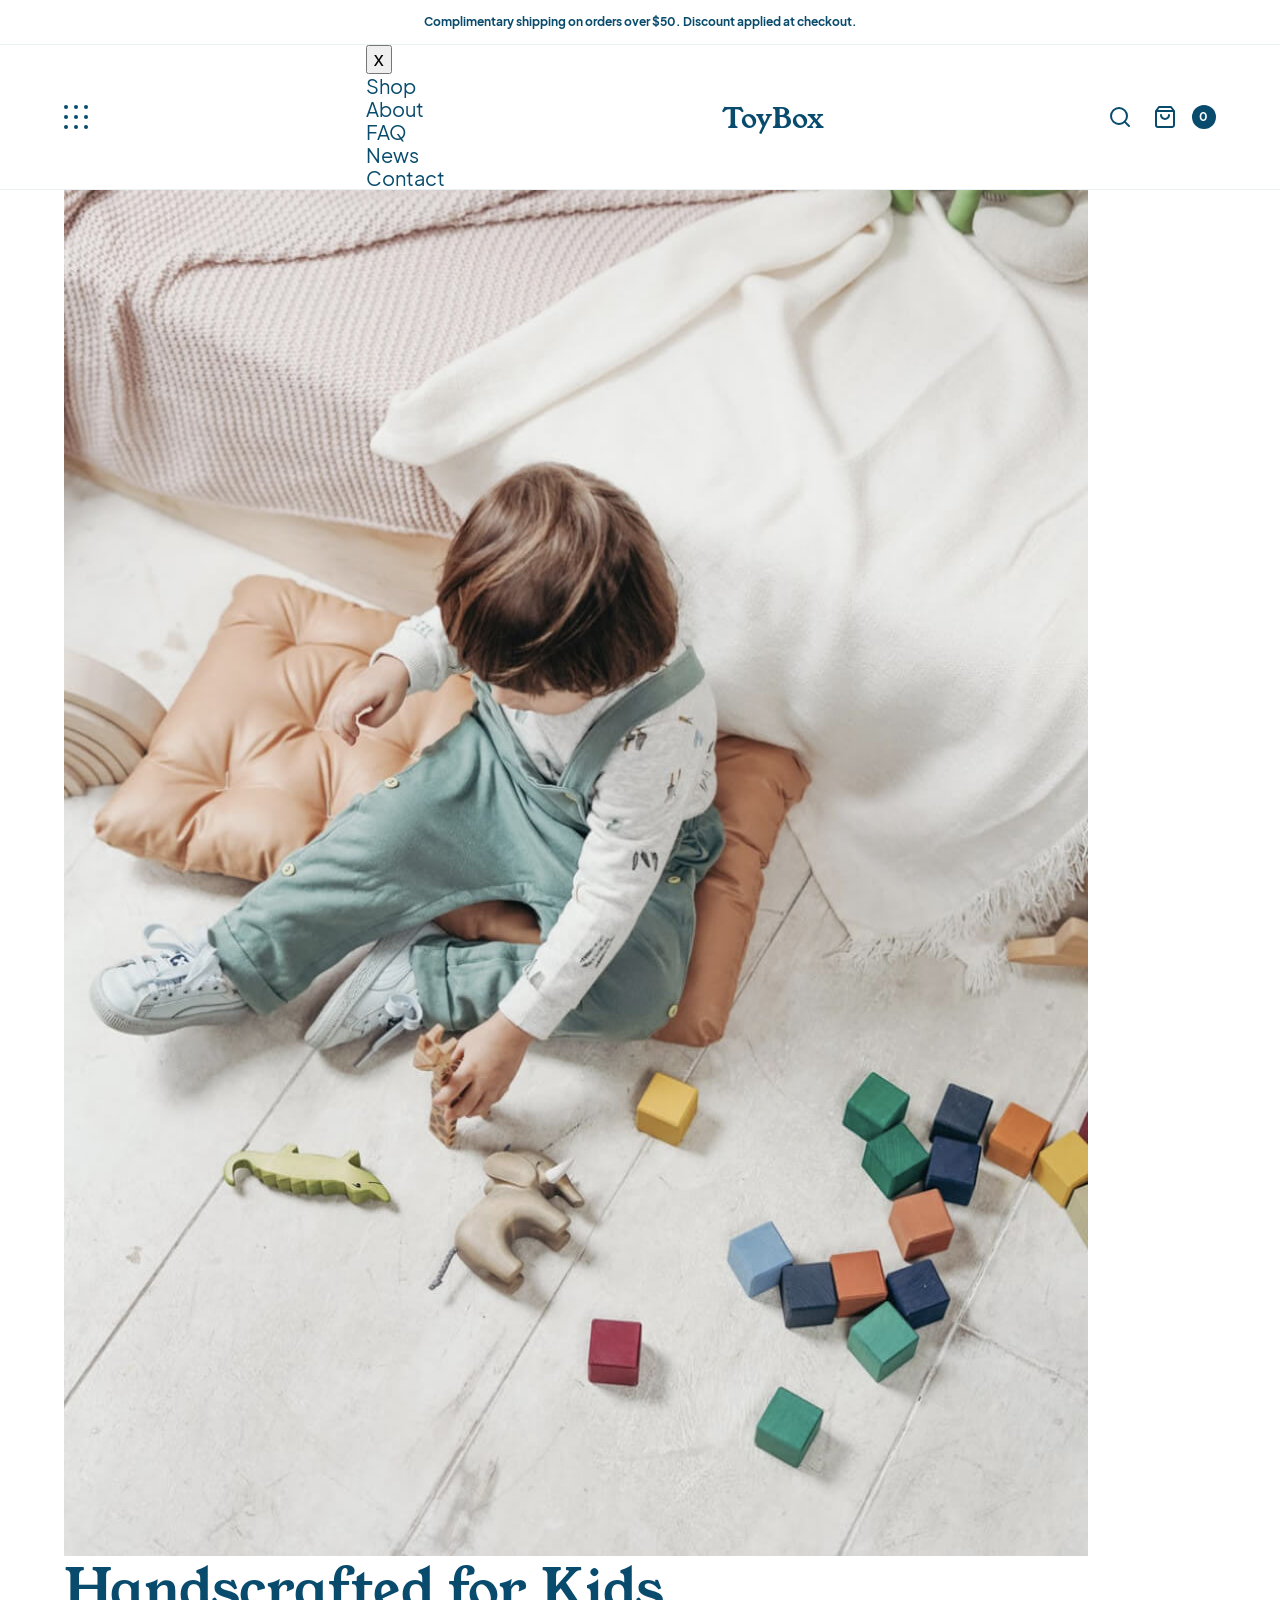
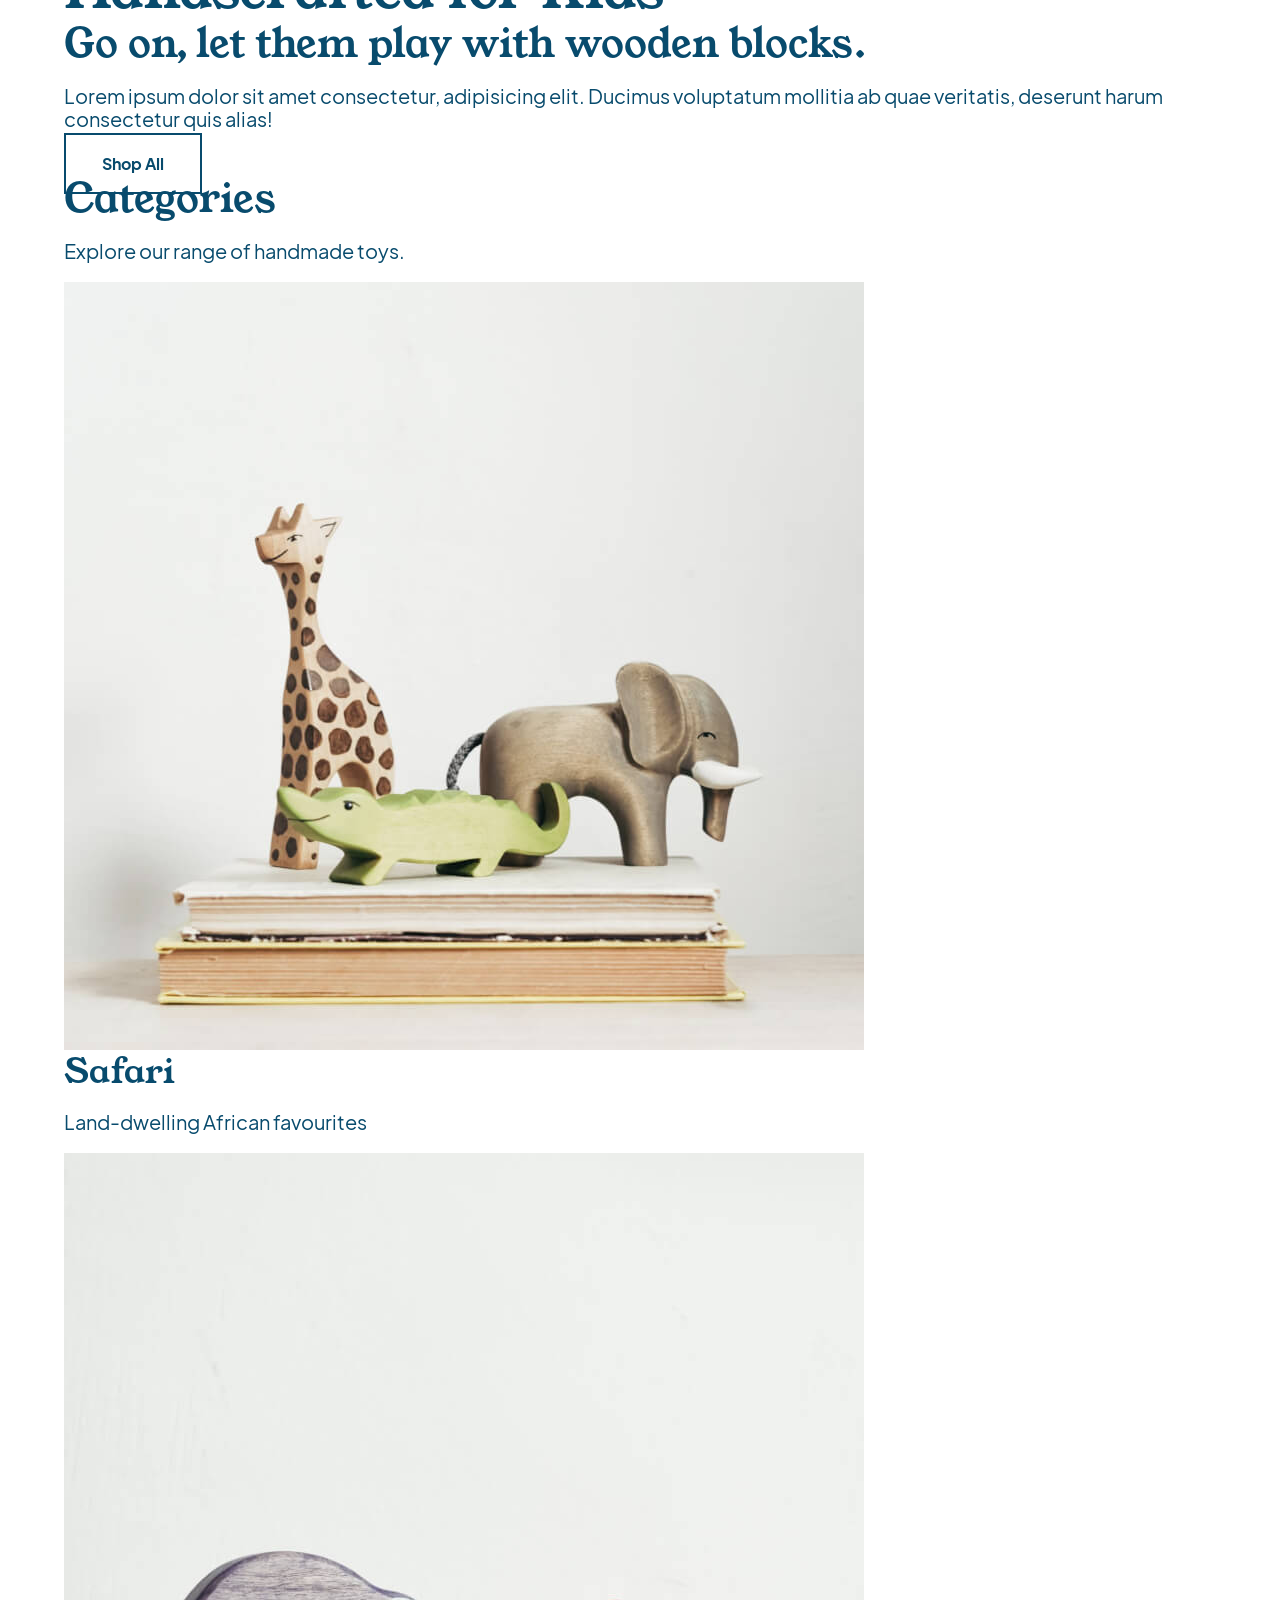
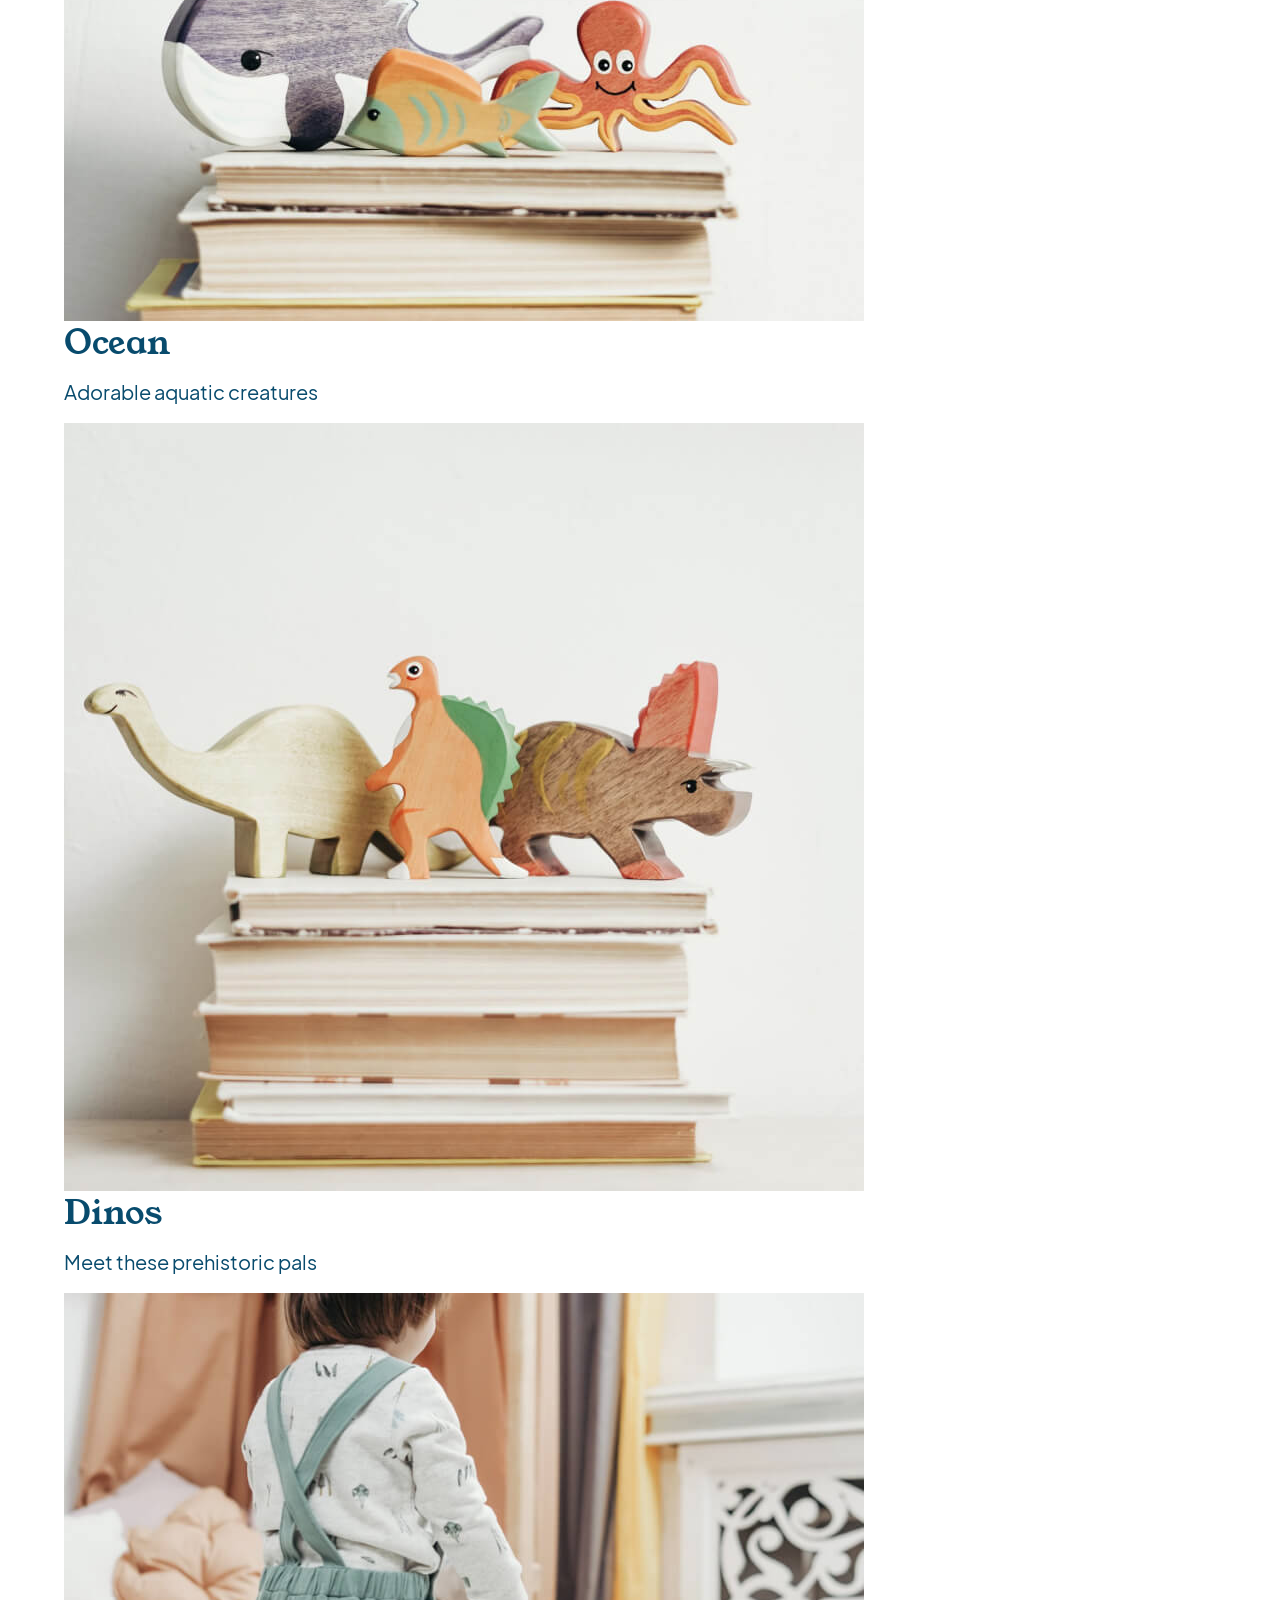
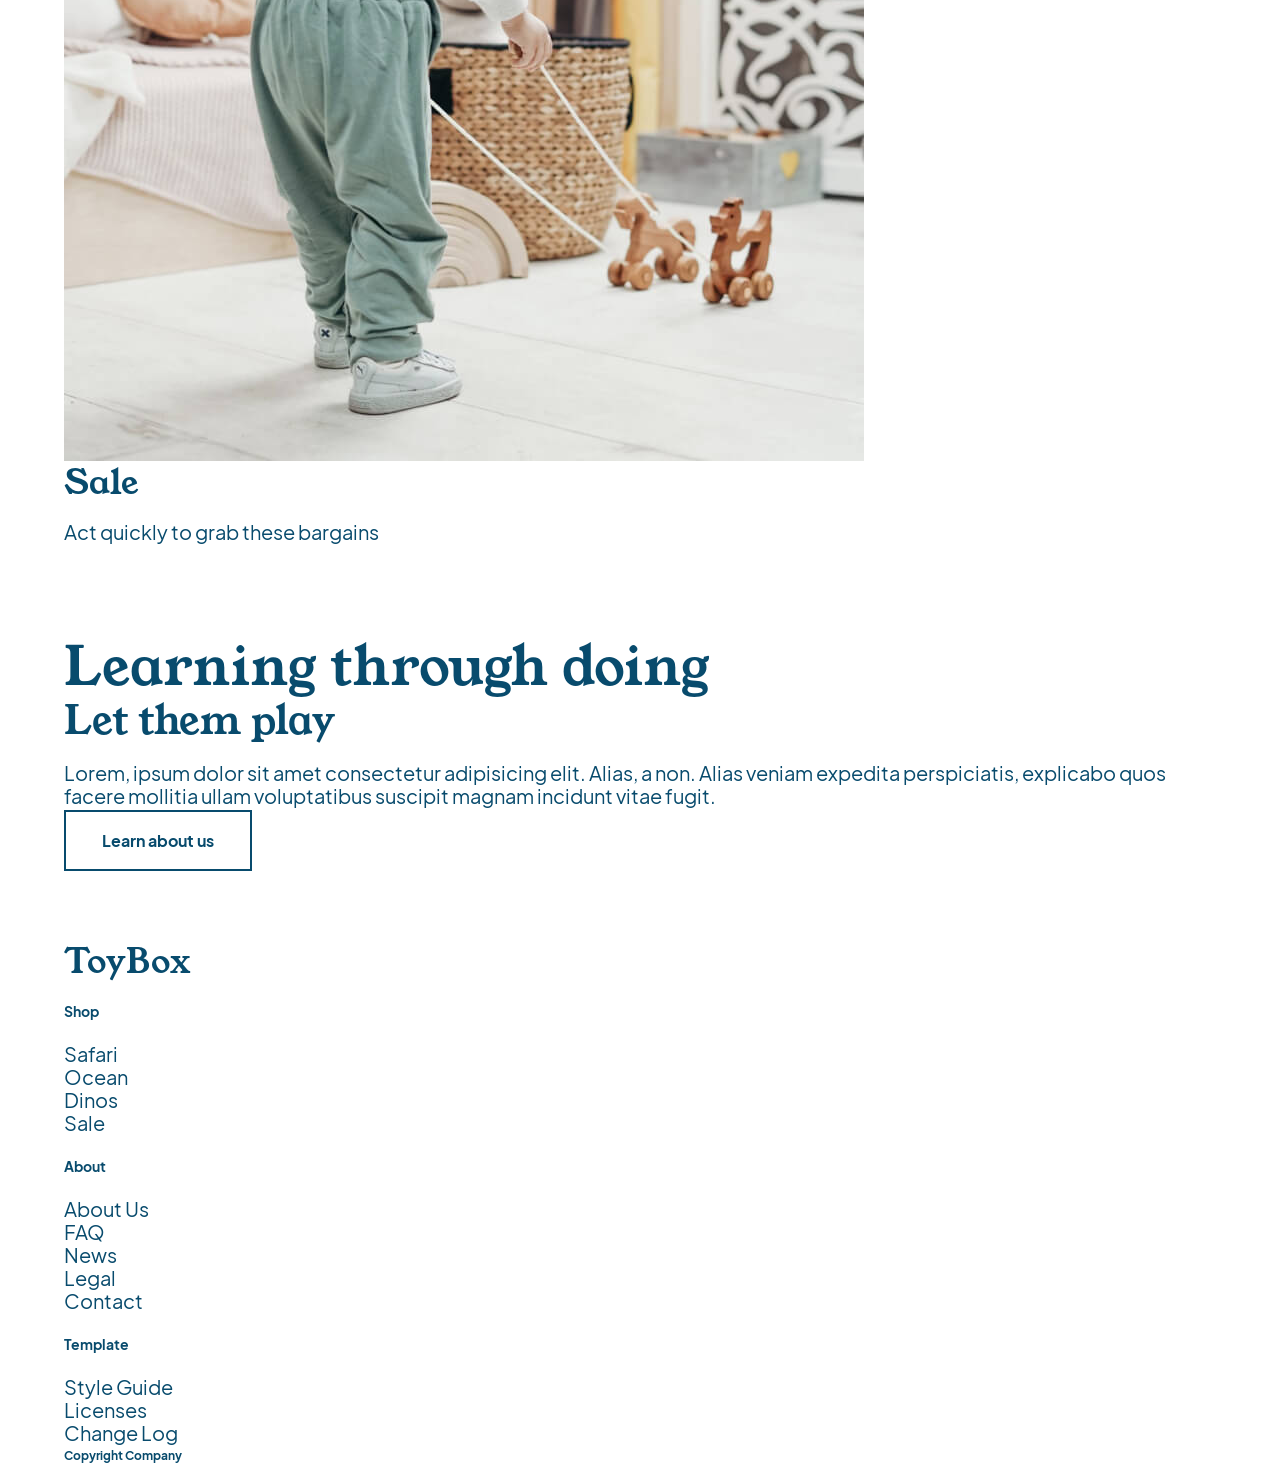
==== commit 10cdaf61: "finished nav bar" ====
--- a/index.html
+++ b/index.html
@@ -58,7 +58,7 @@
 				<img src="./assets/shop-bag.svg" alt="shop icon"></a>
 
 				<div class="counter">
-					<p>0</p>
+					<p class="smallCopy">0</p>
 				</div>
 			</div>
 		</div>
--- a/styles/styles.css
+++ b/styles/styles.css
@@ -355,6 +355,7 @@
   top: 0;
   border-top: 1px solid rgba(8, 75, 109, 0.08);
   border-bottom: 1px solid rgba(8, 75, 109, 0.08);
+  background-color: #fff;
 }
 .navBar .wrapper {
   display: -webkit-box;
@@ -377,15 +378,31 @@
   display: -ms-flexbox;
   display: flex;
 }
-.searchCart .menuIcon, .searchCart .bag {
+.searchCart .menuIcons, .searchCart .bag {
   margin-right: 15px;
+}
+.searchCart .menuIcons {
+  background-color: transparent;
+  border: none;
 }
 .searchCart .bag {
   display: -webkit-box;
   display: -ms-flexbox;
   display: flex;
 }
-
-.slideOutNav {
-  display: none;
+.searchCart .counter {
+  display: -webkit-box;
+  display: -ms-flexbox;
+  display: flex;
+  -webkit-box-align: center;
+      -ms-flex-align: center;
+          align-items: center;
+}
+.searchCart .counter p {
+  width: 24px;
+  height: 24px;
+  background: #084b6d;
+  border-radius: 50%;
+  color: #fff;
+  text-align: center;
 }
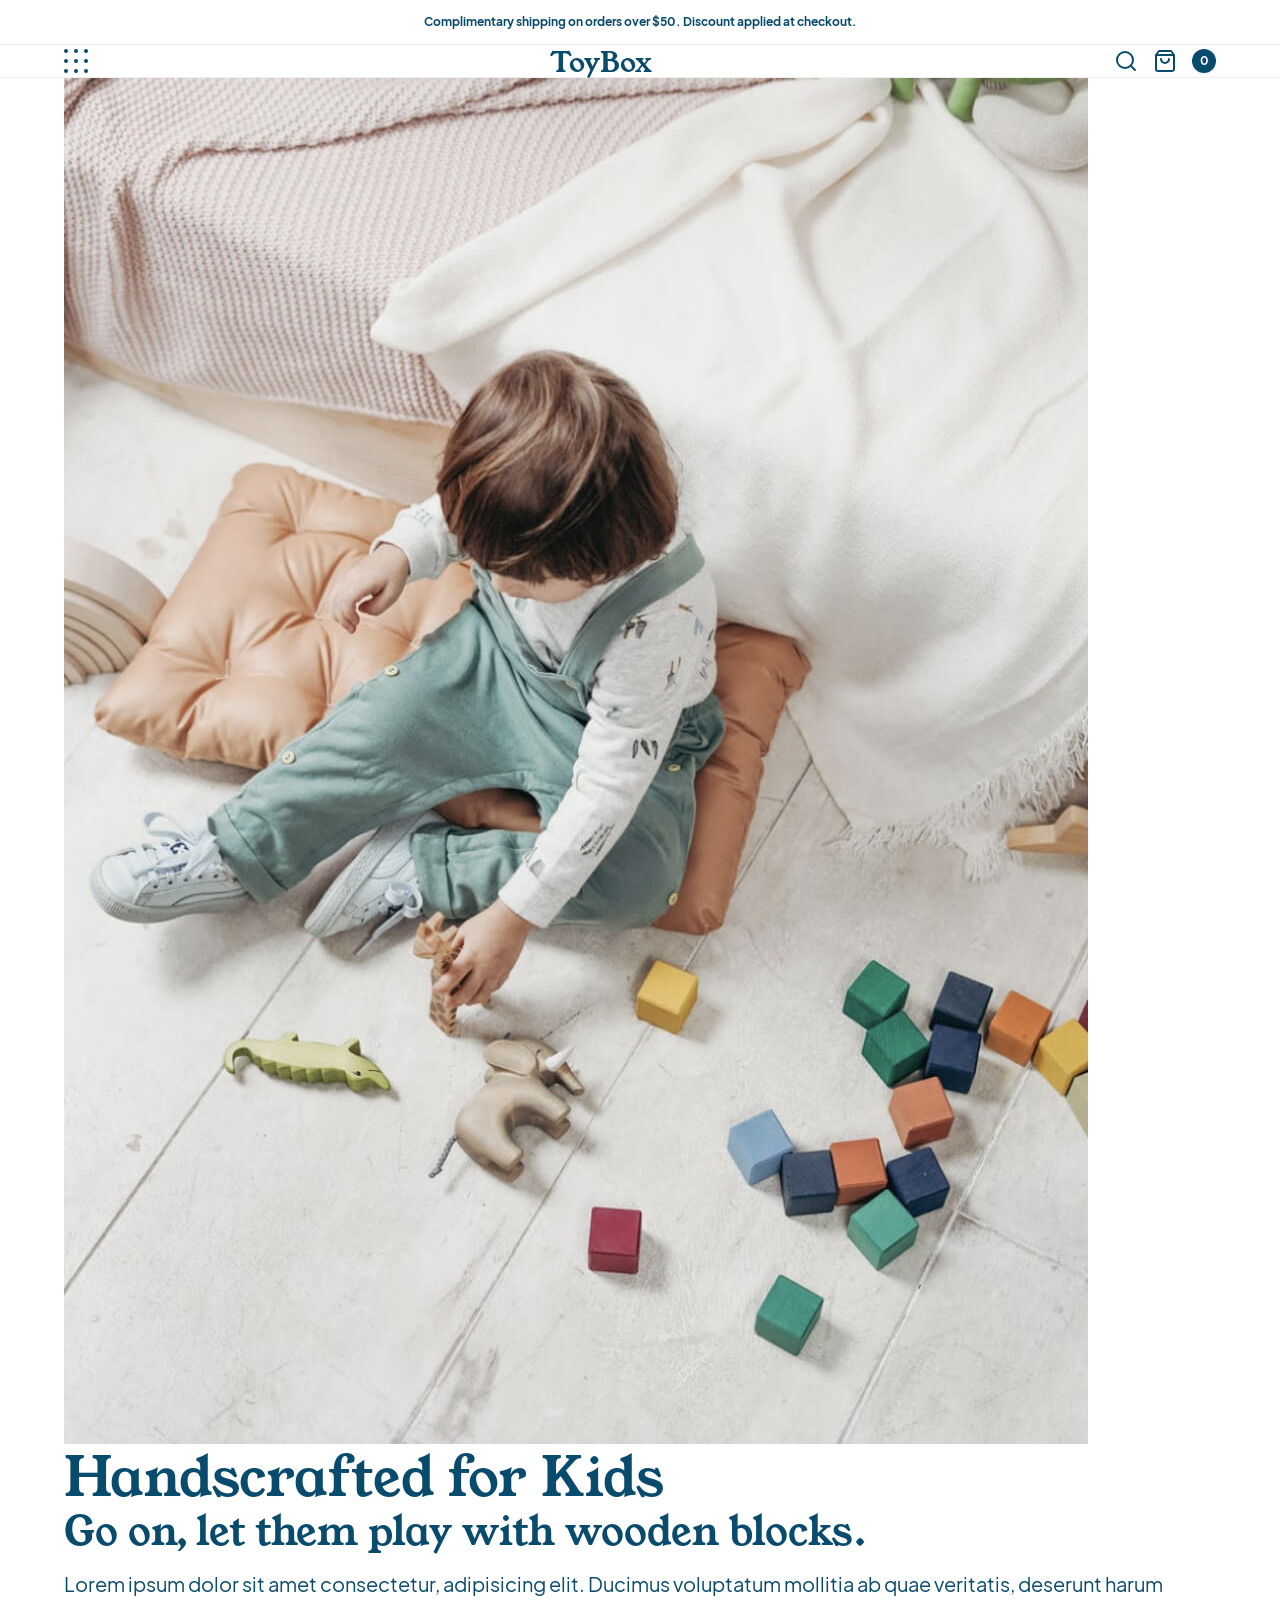
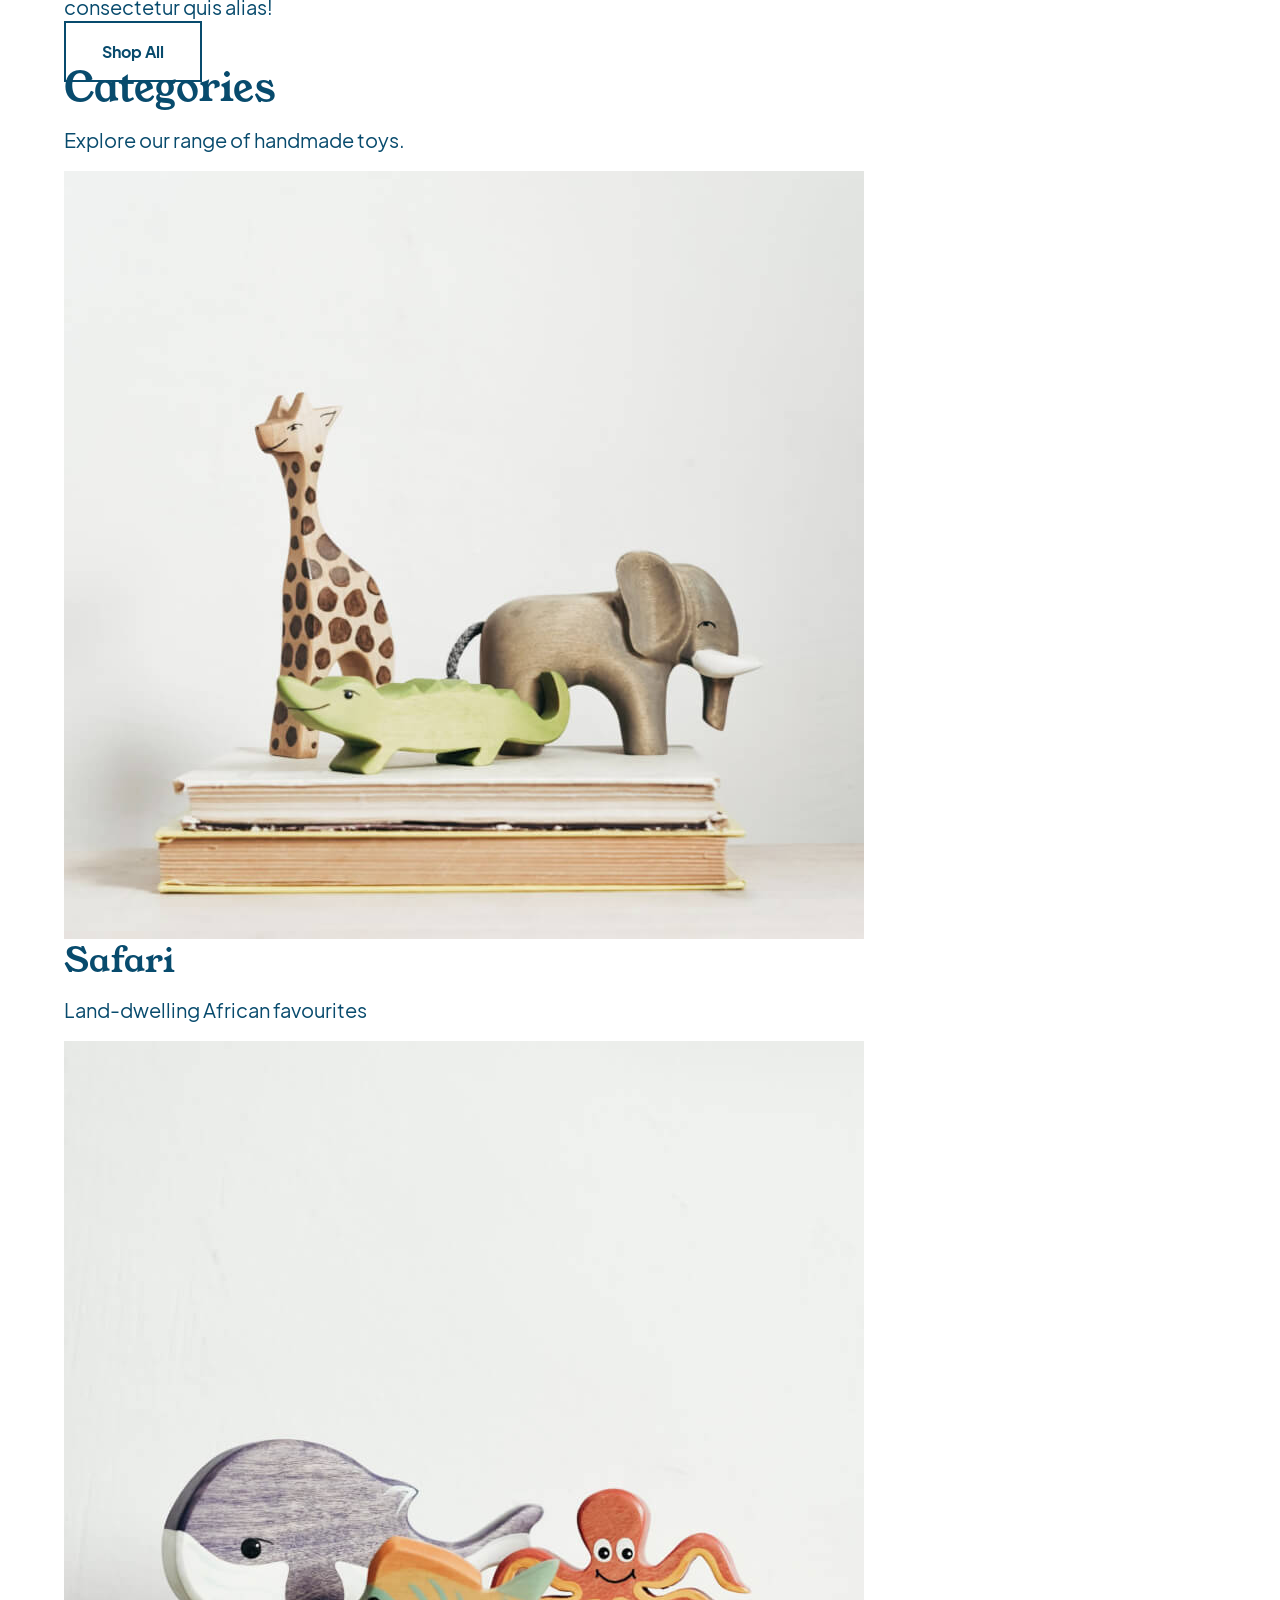
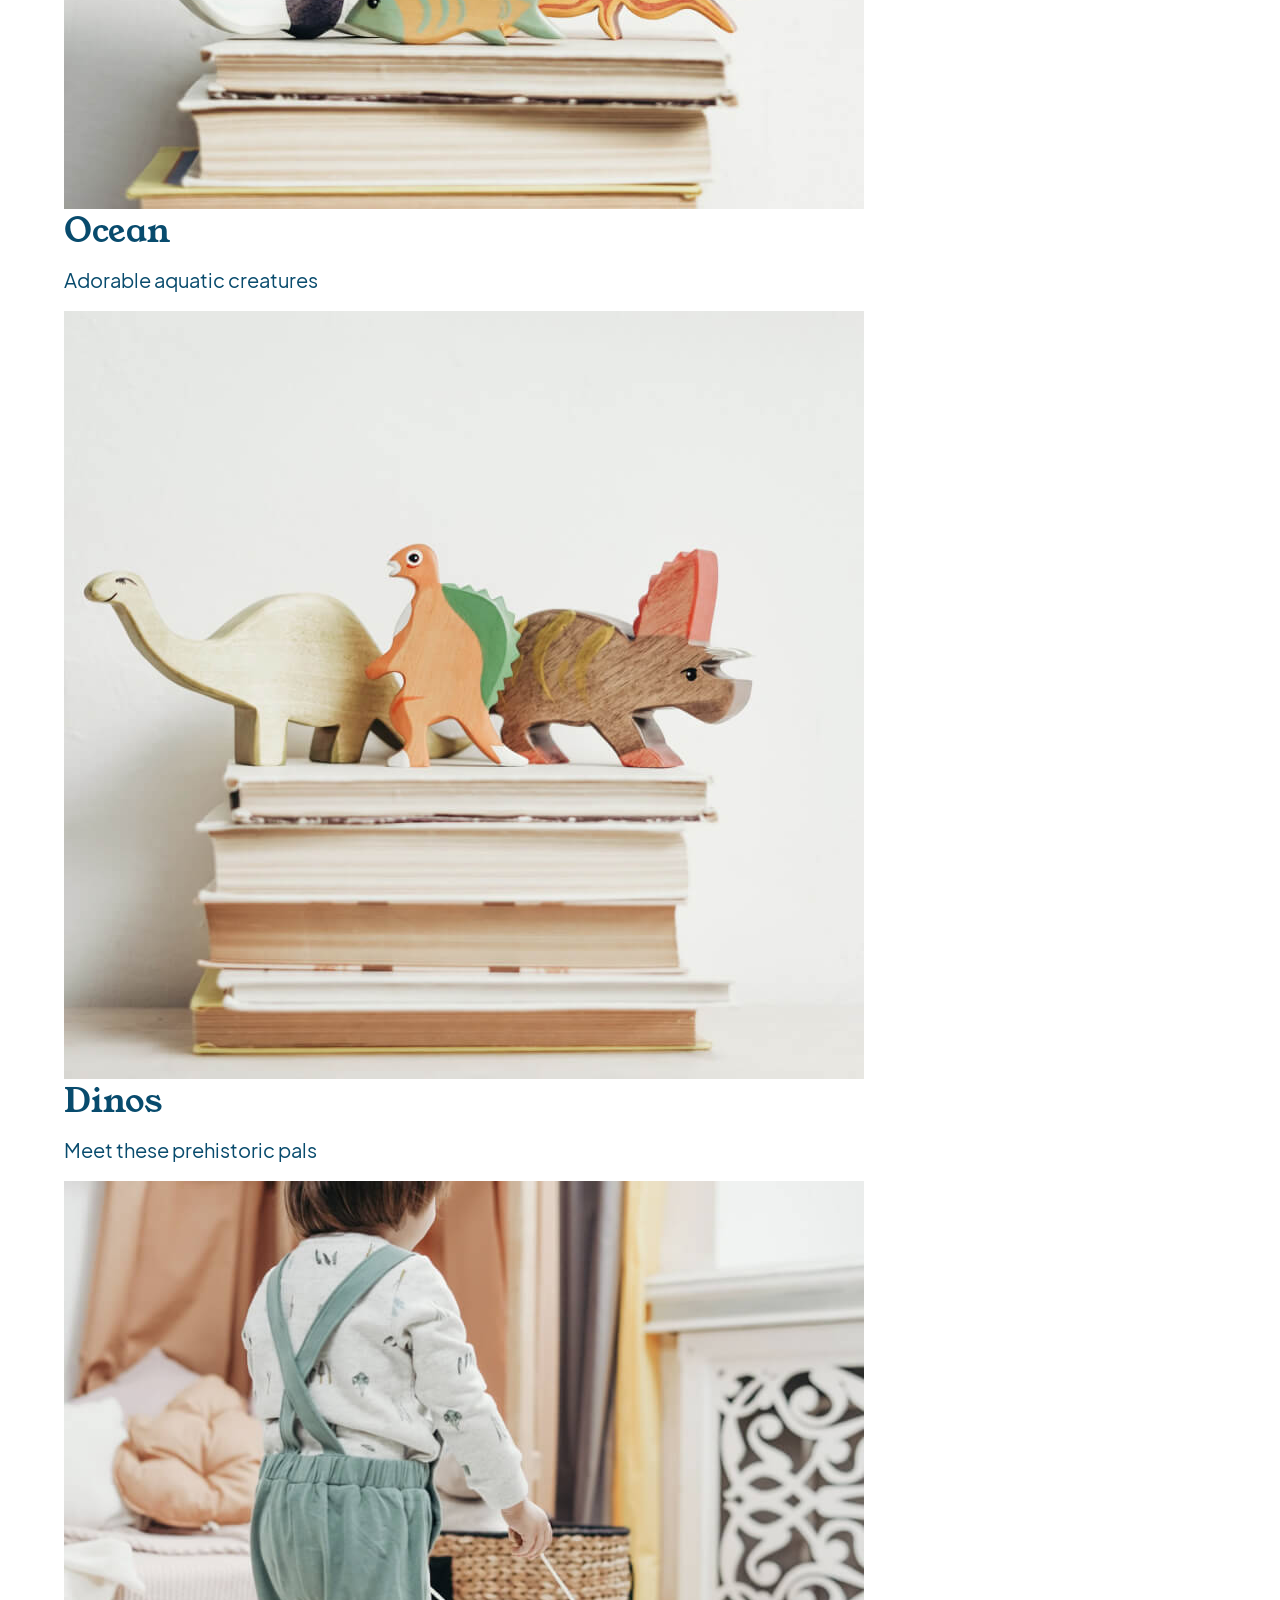
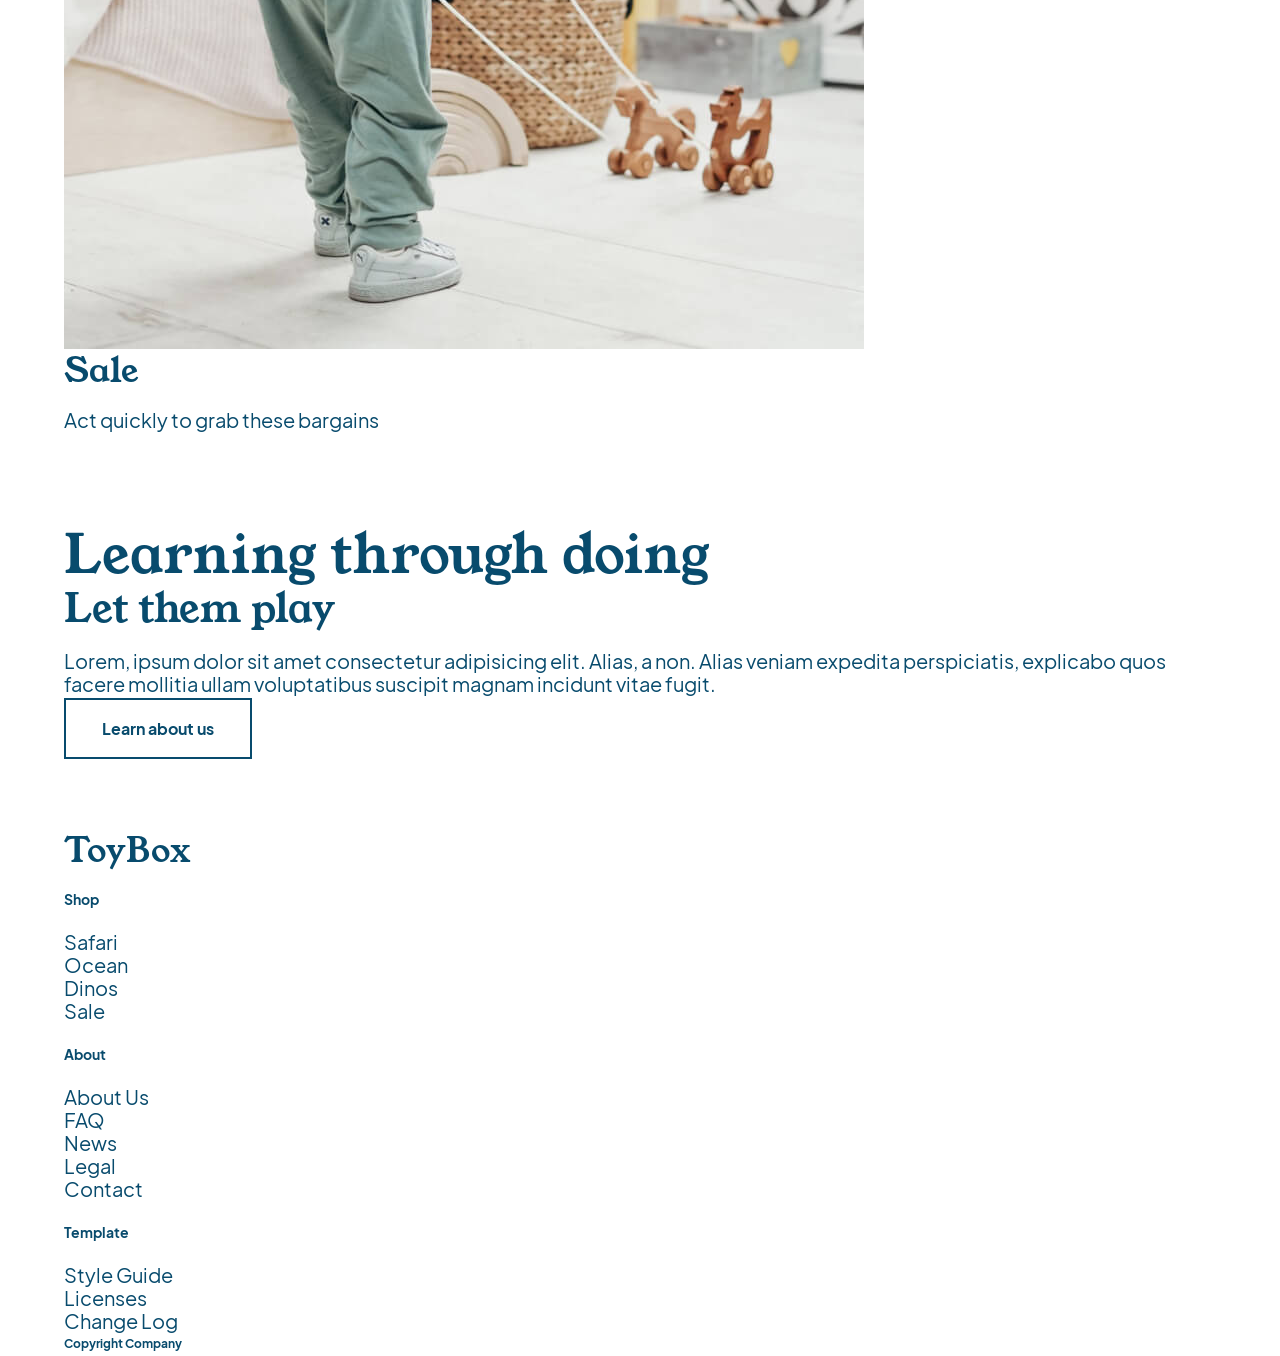
==== commit 9ad4fd49: "finished slide-out nav" ====
--- a/index.html
+++ b/index.html
@@ -29,7 +29,7 @@
 
 			<!-- slide out nav content -->
 			<div class="slideOutNav">
-				<button>x</button>
+				<button class="menuClose">x</button>
 
 				<!-- menu content -->
 				<nav>
--- a/styles/styles.css
+++ b/styles/styles.css
@@ -297,6 +297,13 @@
   font-weight: bold;
   margin: 0;
   line-height: 1.2rem;
+}
+
+button {
+  background-color: transparent;
+  border: none;
+  padding: 0;
+  cursor: pointer;
 }
 
 img {
@@ -372,6 +379,9 @@
   opacity: 0;
   position: absolute;
 }
+.navBar input[type=checkbox]:checked ~ .slideOutNav {
+  left: 0;
+}
 
 .searchCart {
   display: -webkit-box;
@@ -405,4 +415,39 @@
   border-radius: 50%;
   color: #fff;
   text-align: center;
+}
+
+.slideOutNav {
+  background-color: #084b6d;
+  position: fixed;
+  top: 0;
+  left: -506px;
+  height: 100vh;
+  width: 100%;
+  max-width: 506px;
+  color: #fff;
+  font-family: "Young Serif";
+  padding: 35px 50px;
+  -webkit-transition: 0.75s;
+  transition: 0.75s;
+}
+.slideOutNav a {
+  font-size: 1.6rem;
+  font-family: "Young Serif";
+  line-height: 2.5rem;
+  color: white;
+  -webkit-transition: 0.3s;
+  transition: 0.3s;
+}
+.slideOutNav a:hover, .slideOutNav a:focus {
+  color: rgba(255, 255, 255, 0.5);
+}
+
+.menuClose {
+  color: #fff;
+  font-size: 1.2rem;
+  text-align: right;
+  display: block;
+  width: 100%;
+  border: none;
 }
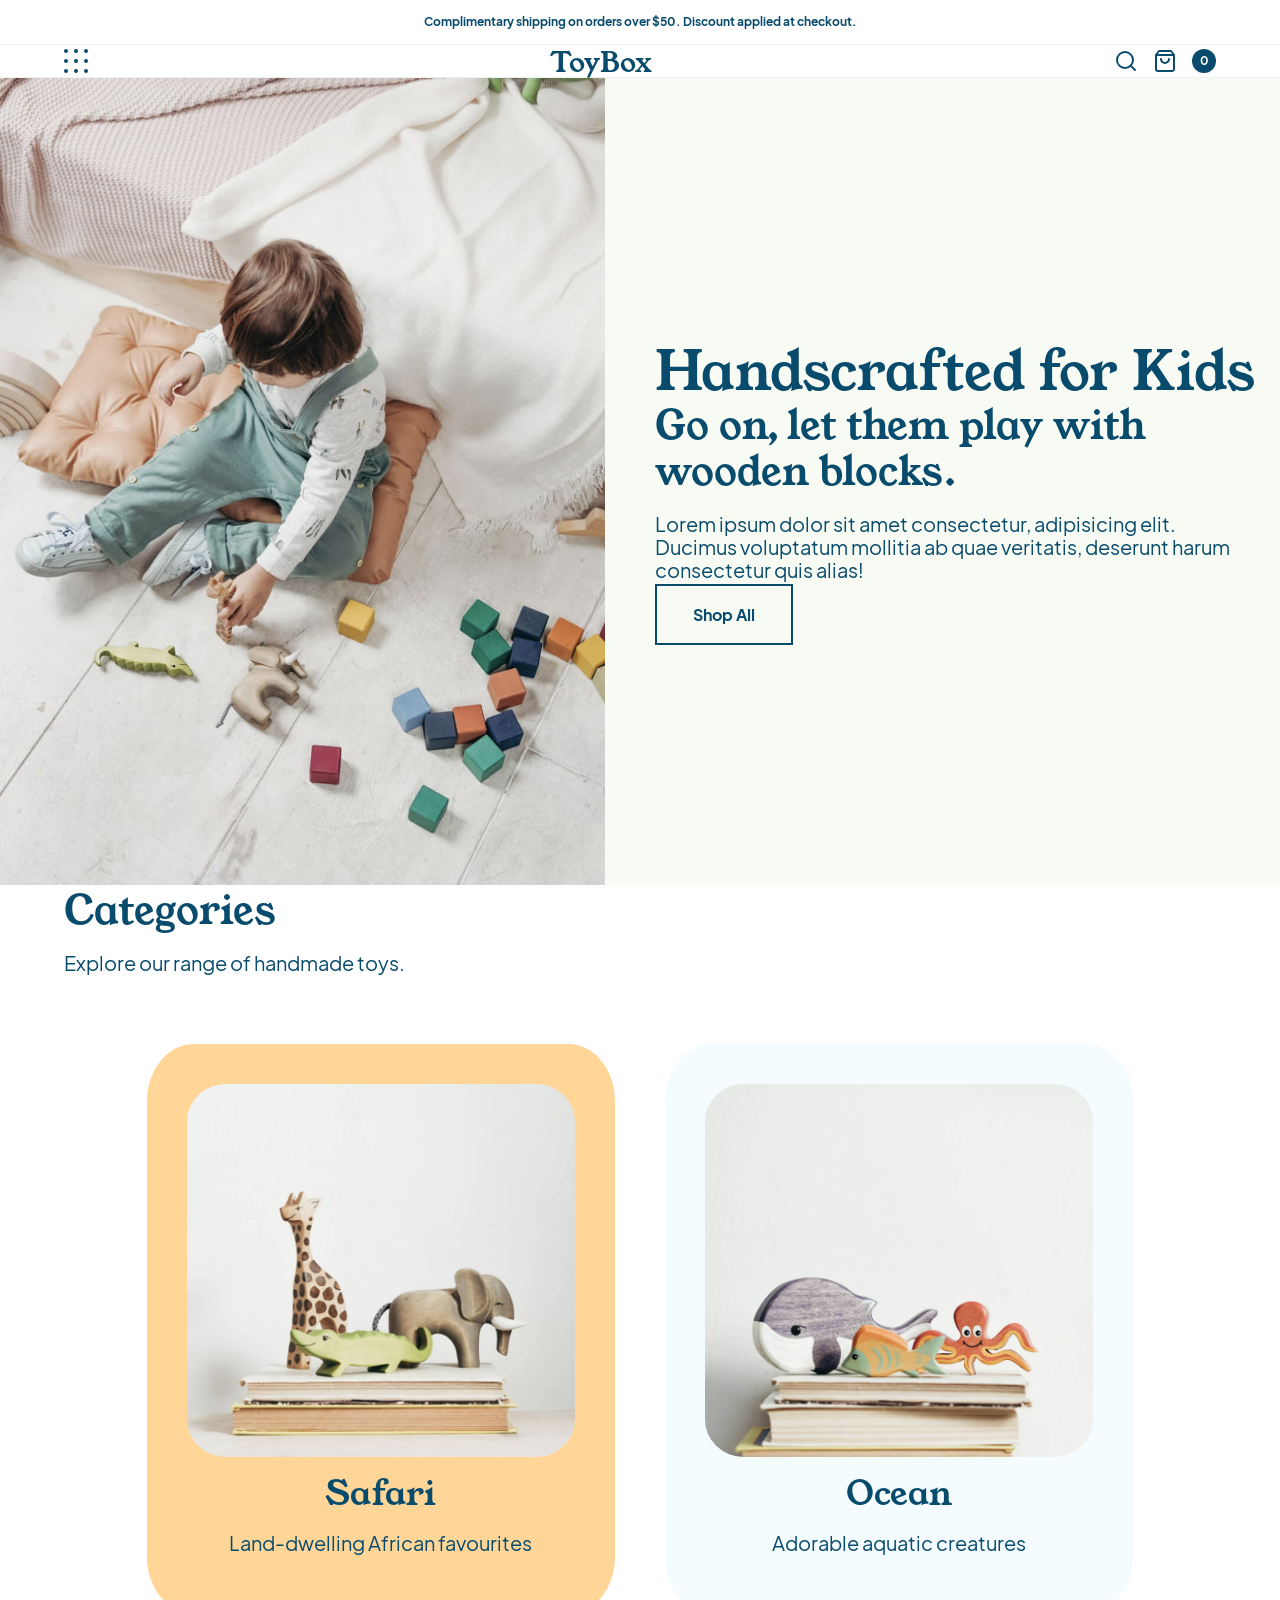
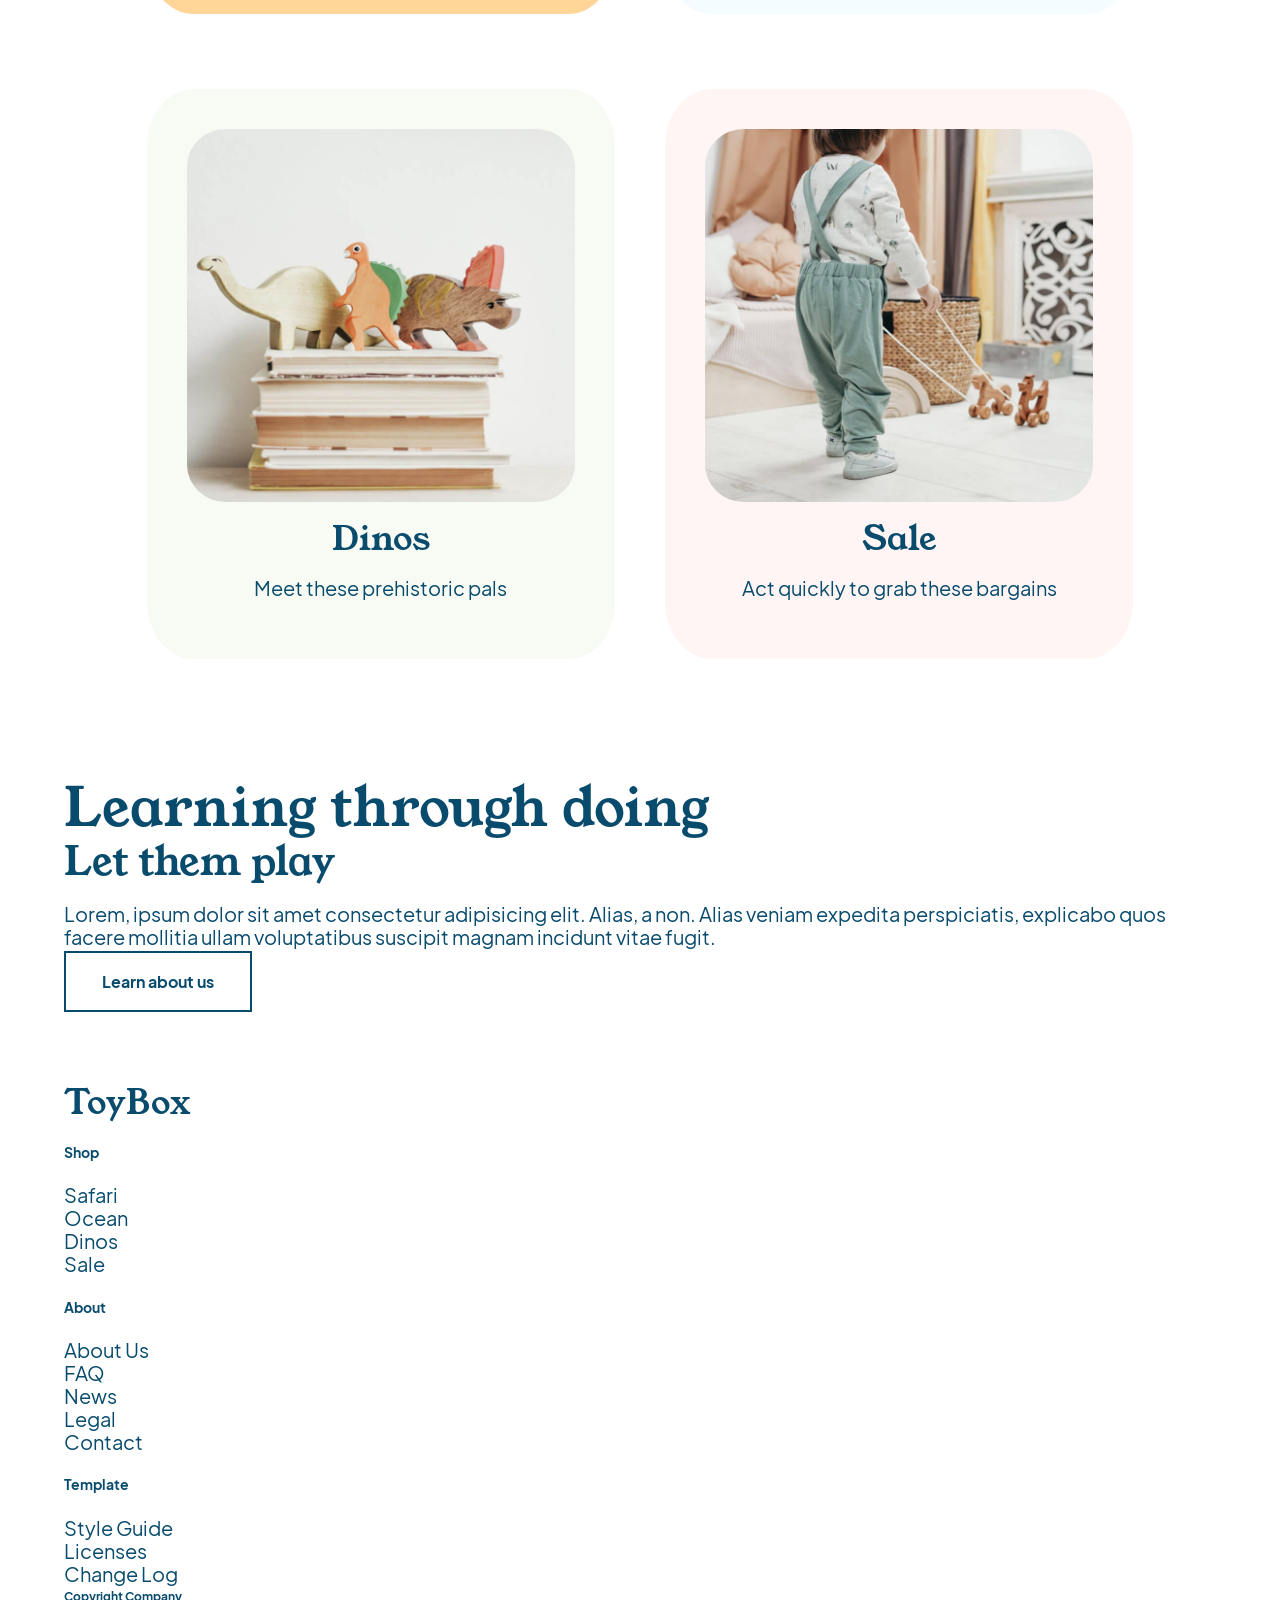
==== commit 02636c21: "finished categories section" ====
--- a/index.html
+++ b/index.html
@@ -91,7 +91,7 @@
 
 				<!-- product gallery -->
 				<div class="categoryGallery">
-					<ul>
+					<ul class="categoryList">
 						<li class="items itemOne">
 							<a href="#">
 								<img src="./assets/safari-trio.jpg" alt="a wooden giraffe, elephant, and crocodile together">
--- a/styles/styles.css
+++ b/styles/styles.css
@@ -363,6 +363,7 @@
   border-top: 1px solid rgba(8, 75, 109, 0.08);
   border-bottom: 1px solid rgba(8, 75, 109, 0.08);
   background-color: #fff;
+  z-index: 10;
 }
 .navBar .wrapper {
   display: -webkit-box;
@@ -450,4 +451,70 @@
   display: block;
   width: 100%;
   border: none;
+}
+
+header {
+  background-color: #f8fbf3;
+}
+
+header .wrapper {
+  display: -webkit-box;
+  display: -ms-flexbox;
+  display: flex;
+  width: 100%;
+  margin: 0;
+  -webkit-box-pack: justify;
+      -ms-flex-pack: justify;
+          justify-content: space-between;
+  -webkit-box-align: center;
+      -ms-flex-align: center;
+          align-items: center;
+}
+
+.headerImgContainer {
+  width: 48%;
+}
+
+.textContainer {
+  width: 48%;
+}
+
+.categoryList {
+  display: -webkit-box;
+  display: -ms-flexbox;
+  display: flex;
+  -ms-flex-wrap: wrap;
+      flex-wrap: wrap;
+  -webkit-box-pack: center;
+      -ms-flex-pack: center;
+          justify-content: center;
+}
+.categoryList .itemOne {
+  background-color: #ffd698;
+}
+.categoryList .itemTwo {
+  background-color: #f4fcff;
+}
+.categoryList .itemThree {
+  background-color: #f8fbf3;
+}
+.categoryList .itemFour {
+  background-color: #fff5f5;
+}
+.categoryList .items {
+  border-radius: 10%;
+  width: calc(45% - 50px);
+  margin: 50px 25px 25px;
+  padding: 40px;
+  text-align: center;
+  -webkit-transition: 0.3s;
+  transition: 0.3s;
+}
+.categoryList .items img {
+  border-radius: 10%;
+  margin-bottom: 15px;
+}
+.categoryList .items:hover {
+  -webkit-transform: scale(0.9);
+          transform: scale(0.9);
 }
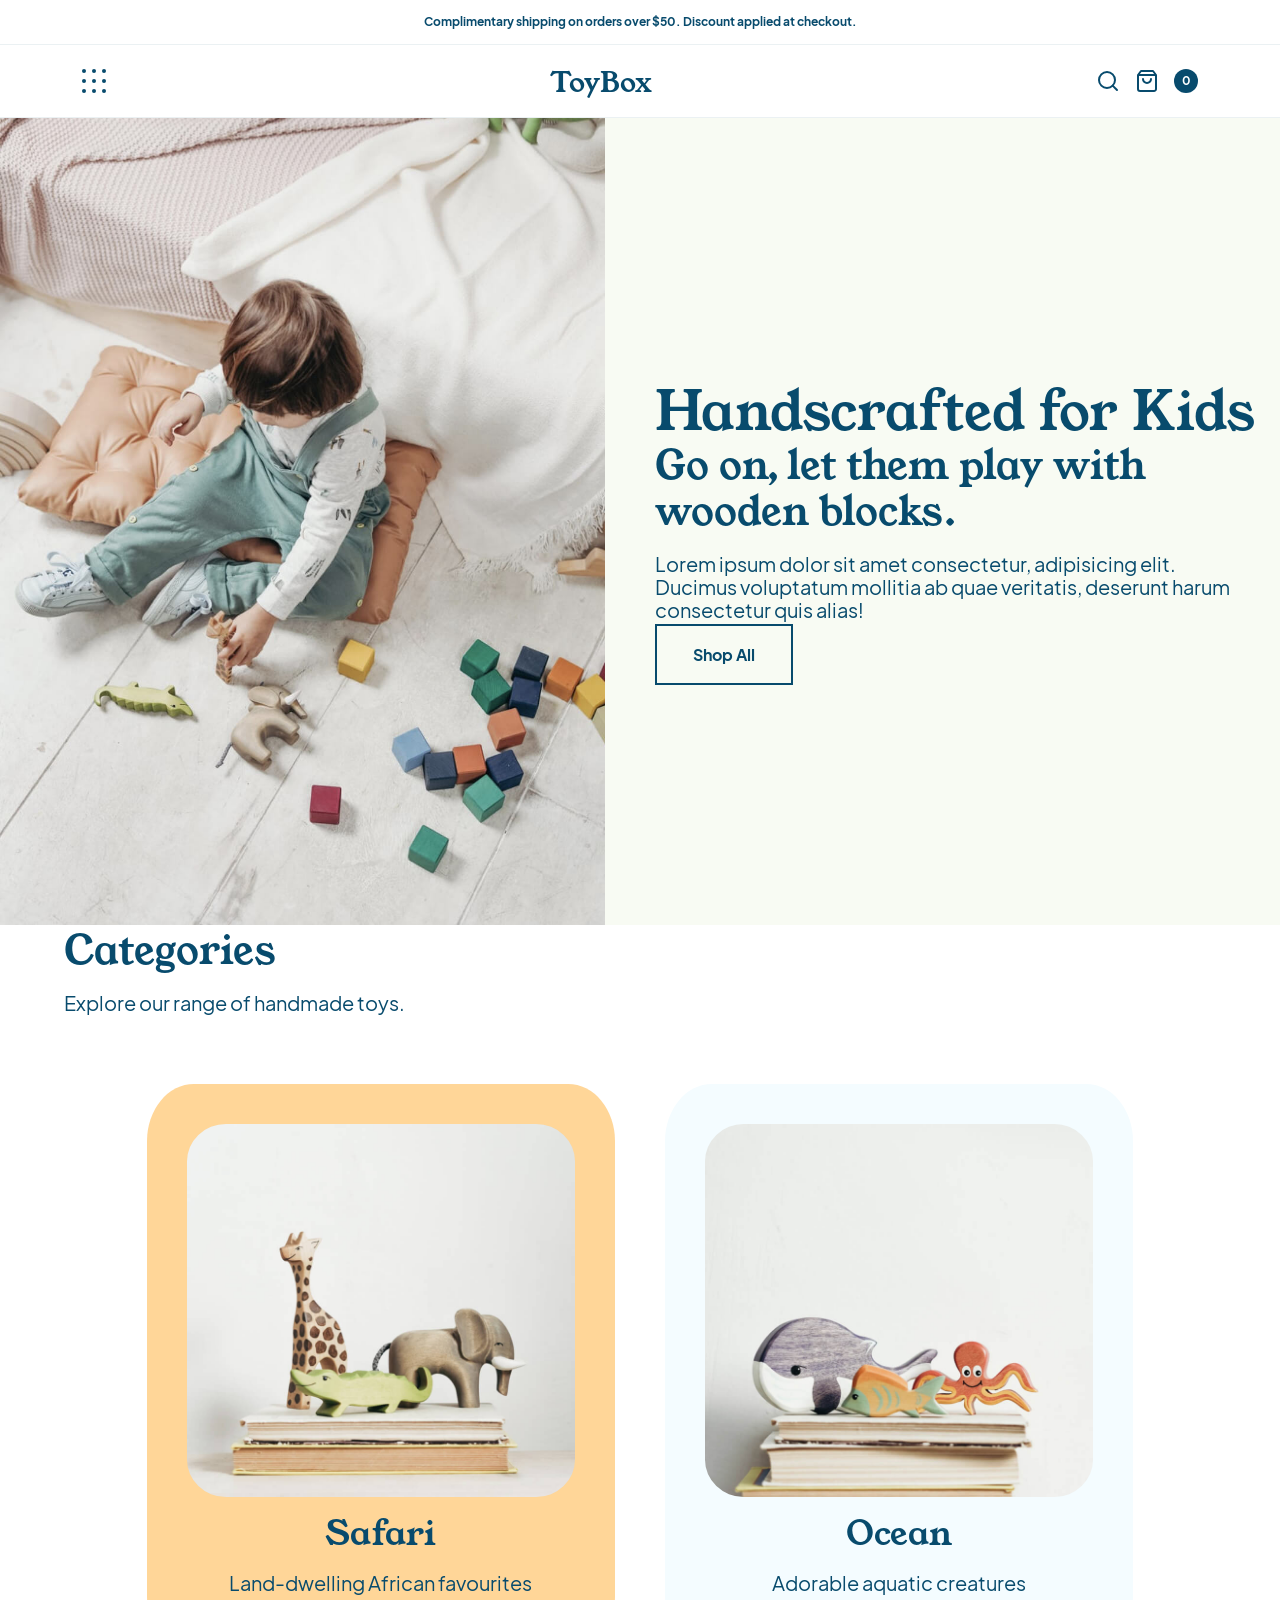
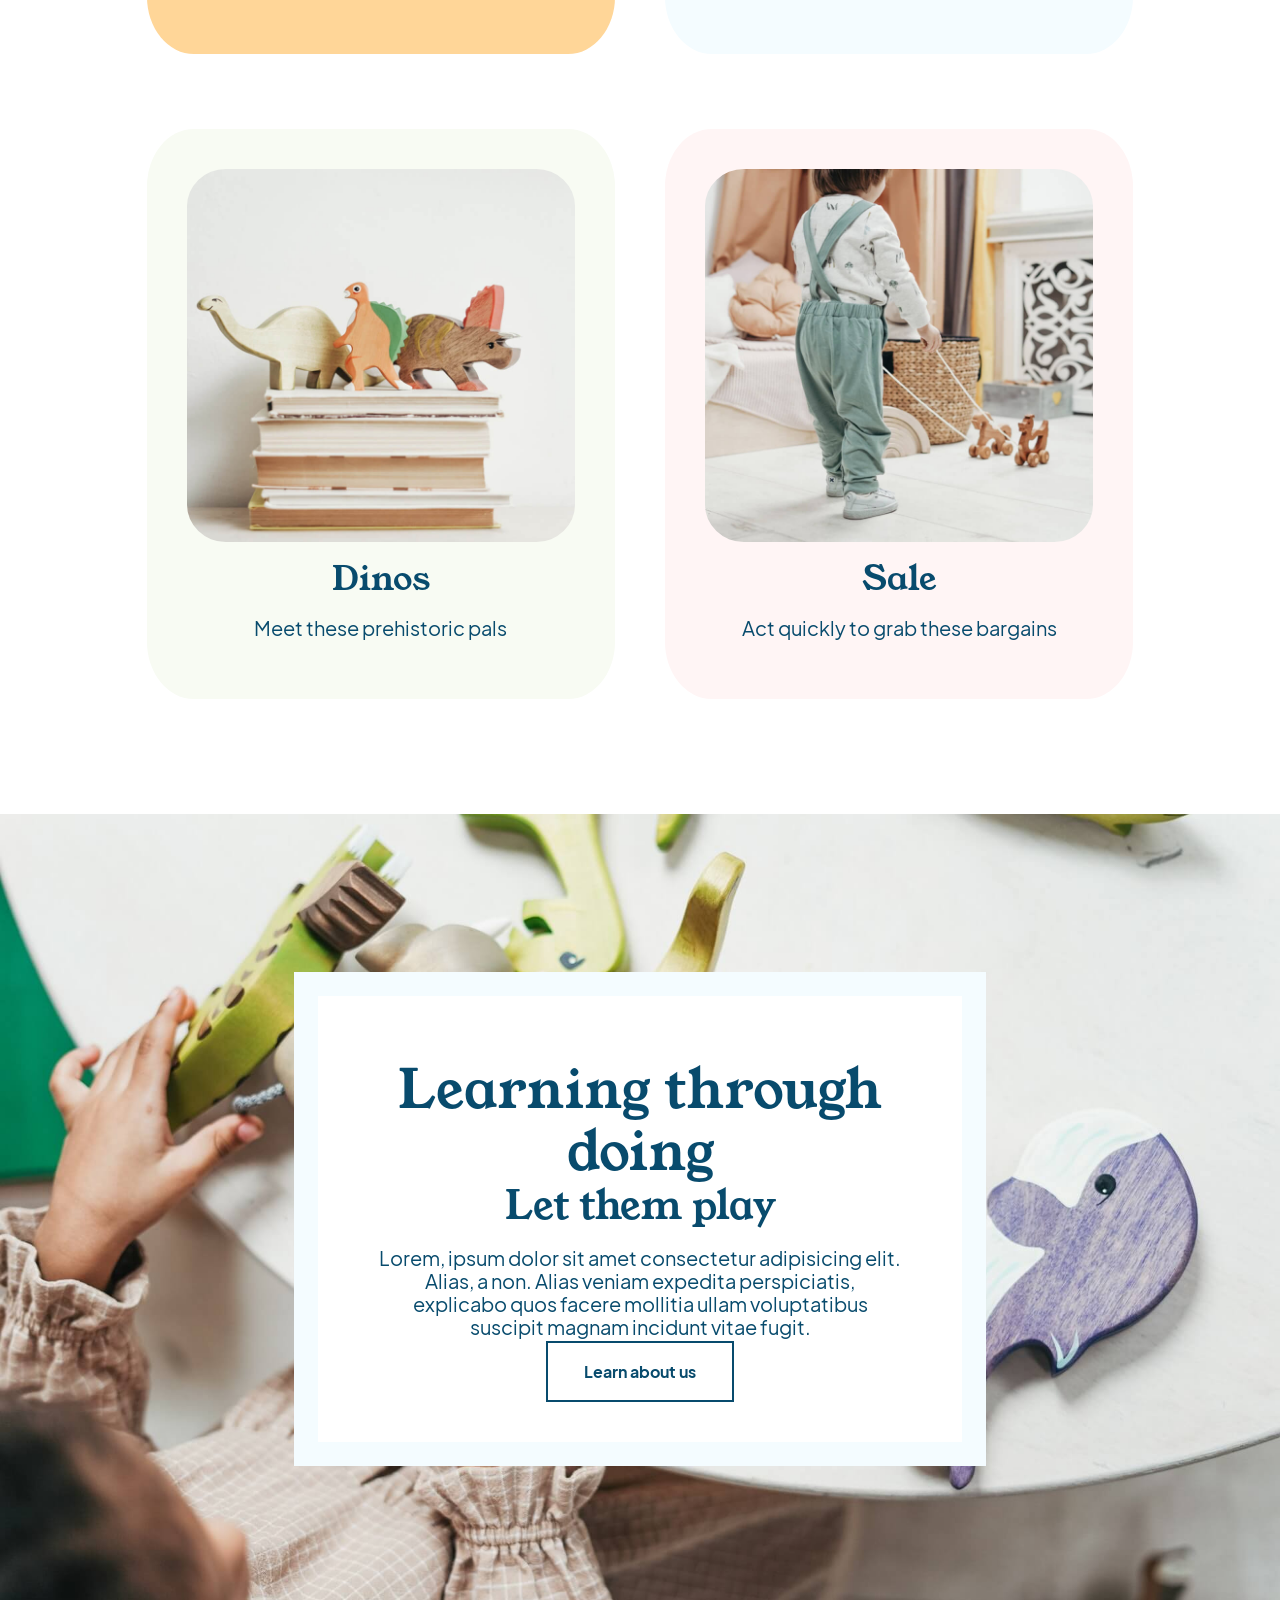
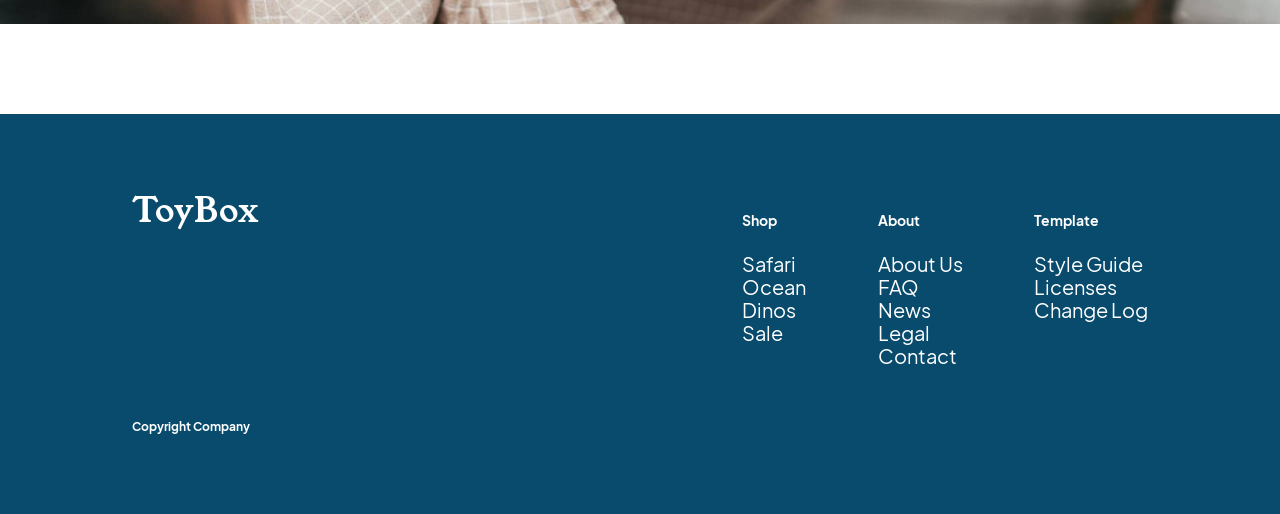
==== commit 74d9ee1a: "footer completed" ====
--- a/index.html
+++ b/index.html
@@ -142,7 +142,7 @@
 			<div class="wrapper">
 				<div class="footerFlexContainer">
 					<!-- logo -->
-					<a href="" class="logo">
+					<a href="#" class="footerLogo">
 						<h4>ToyBox</h4>
 					</a>
 					
@@ -211,19 +211,19 @@
 				<!-- social icons and copyright container -->
 				<div class="social"> <!-- social icon container -->
 					<a href="#">
-						<i class="twitter" aria-hidden="true"></i>
+						<i class="fab fa-twitter" aria-hidden="true"></i>
 						<span class="sr-only"></span> <!-- aria and span for accessibility / screen readers! -->
 					</a>
 					<a href="#">
-						<i class="pinterest" aria-hidden="true"></i>
+						<i class="fab fa-pinterest" aria-hidden="true"></i>
 						<span class="sr-only"></span>
 					</a>
 					<a href="#">
-						<i class="insta" aria-hidden="true"></i>
+						<i class="fab fa-instagram" aria-hidden="true"></i>
 						<span class="sr-only"></span>
 					</a>	
 					<a href="#">
-						<i class="facebook" aria-hidden="true"></i>
+						<i class="fab fa-facebook" aria-hidden="true"></i>
 						<span class="sr-only"></span>
 					</a>
 				</div> <!-- end of social container -->
--- a/styles/styles.css
+++ b/styles/styles.css
@@ -360,6 +360,7 @@
 .navBar {
   position: sticky;
   top: 0;
+  padding: 20px;
   border-top: 1px solid rgba(8, 75, 109, 0.08);
   border-bottom: 1px solid rgba(8, 75, 109, 0.08);
   background-color: #fff;
@@ -517,4 +518,74 @@
 .categoryList .items:hover {
   -webkit-transform: scale(0.9);
           transform: scale(0.9);
+}
+
+.play {
+  background-image: url(../assets/background-image.jpg);
+  background-size: cover;
+  background-position: center;
+  min-height: 90vh;
+}
+.play .wrapper {
+  display: -webkit-box;
+  display: -ms-flexbox;
+  display: flex;
+  -webkit-box-pack: center;
+      -ms-flex-pack: center;
+          justify-content: center;
+  -webkit-box-align: center;
+      -ms-flex-align: center;
+          align-items: center;
+  min-height: 90vh;
+}
+.play .playContent {
+  width: 60%;
+  border: 24px solid #f4fcff;
+  background-color: #fff;
+  padding: 60px;
+  text-align: center;
+}
+
+footer {
+  background: #084b6d;
+  color: #fff;
+  padding: 75px;
+}
+
+.footerLogo h4 {
+  color: #fff;
+}
+
+.footerFlexContainer {
+  display: -webkit-box;
+  display: -ms-flexbox;
+  display: flex;
+  -webkit-box-pack: justify;
+      -ms-flex-pack: justify;
+          justify-content: space-between;
+}
+
+.footerNav {
+  width: 40%;
+}
+.footerNav nav {
+  display: -webkit-box;
+  display: -ms-flexbox;
+  display: flex;
+  -webkit-box-pack: justify;
+      -ms-flex-pack: justify;
+          justify-content: space-between;
+}
+
+.social {
+  display: -webkit-box;
+  display: -ms-flexbox;
+  display: flex;
+  -webkit-box-pack: justify;
+      -ms-flex-pack: justify;
+          justify-content: space-between;
+  margin-top: 25px;
+}
+.social i {
+  margin: 0 15px;
 }
